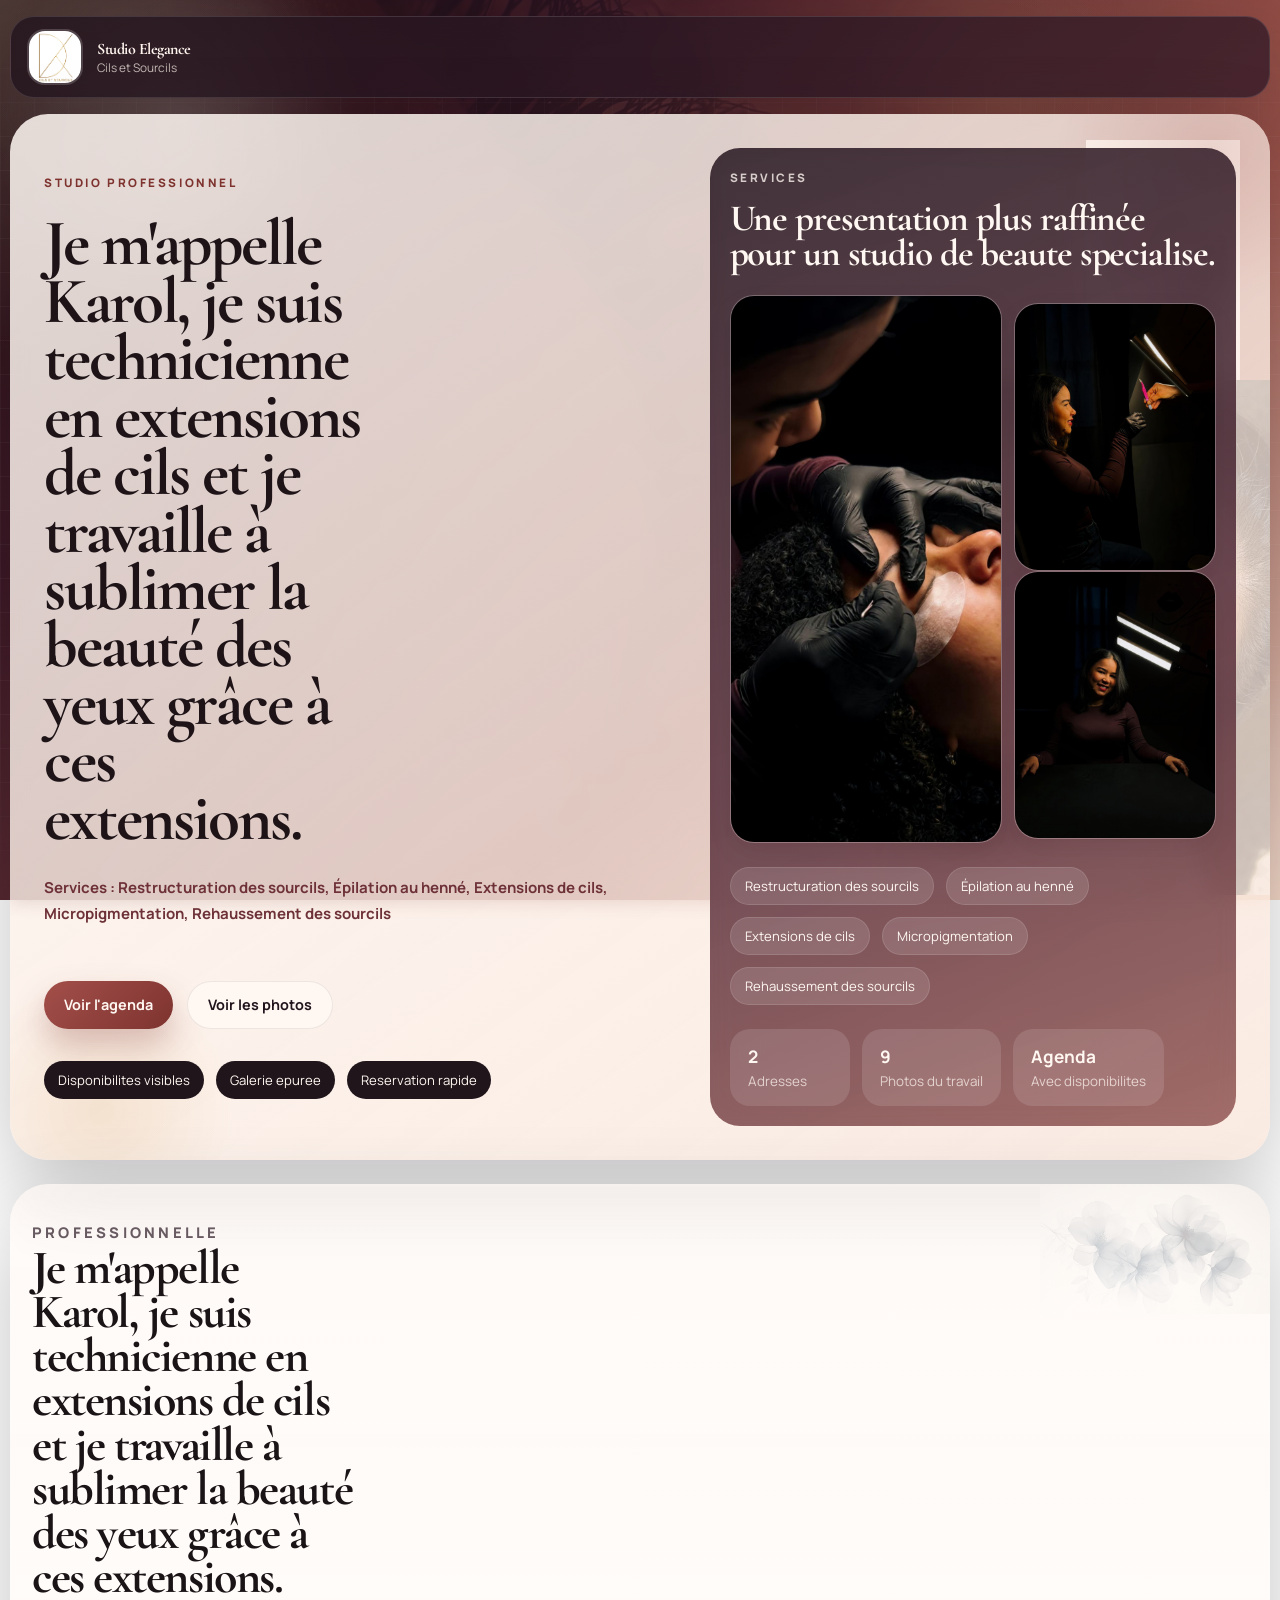
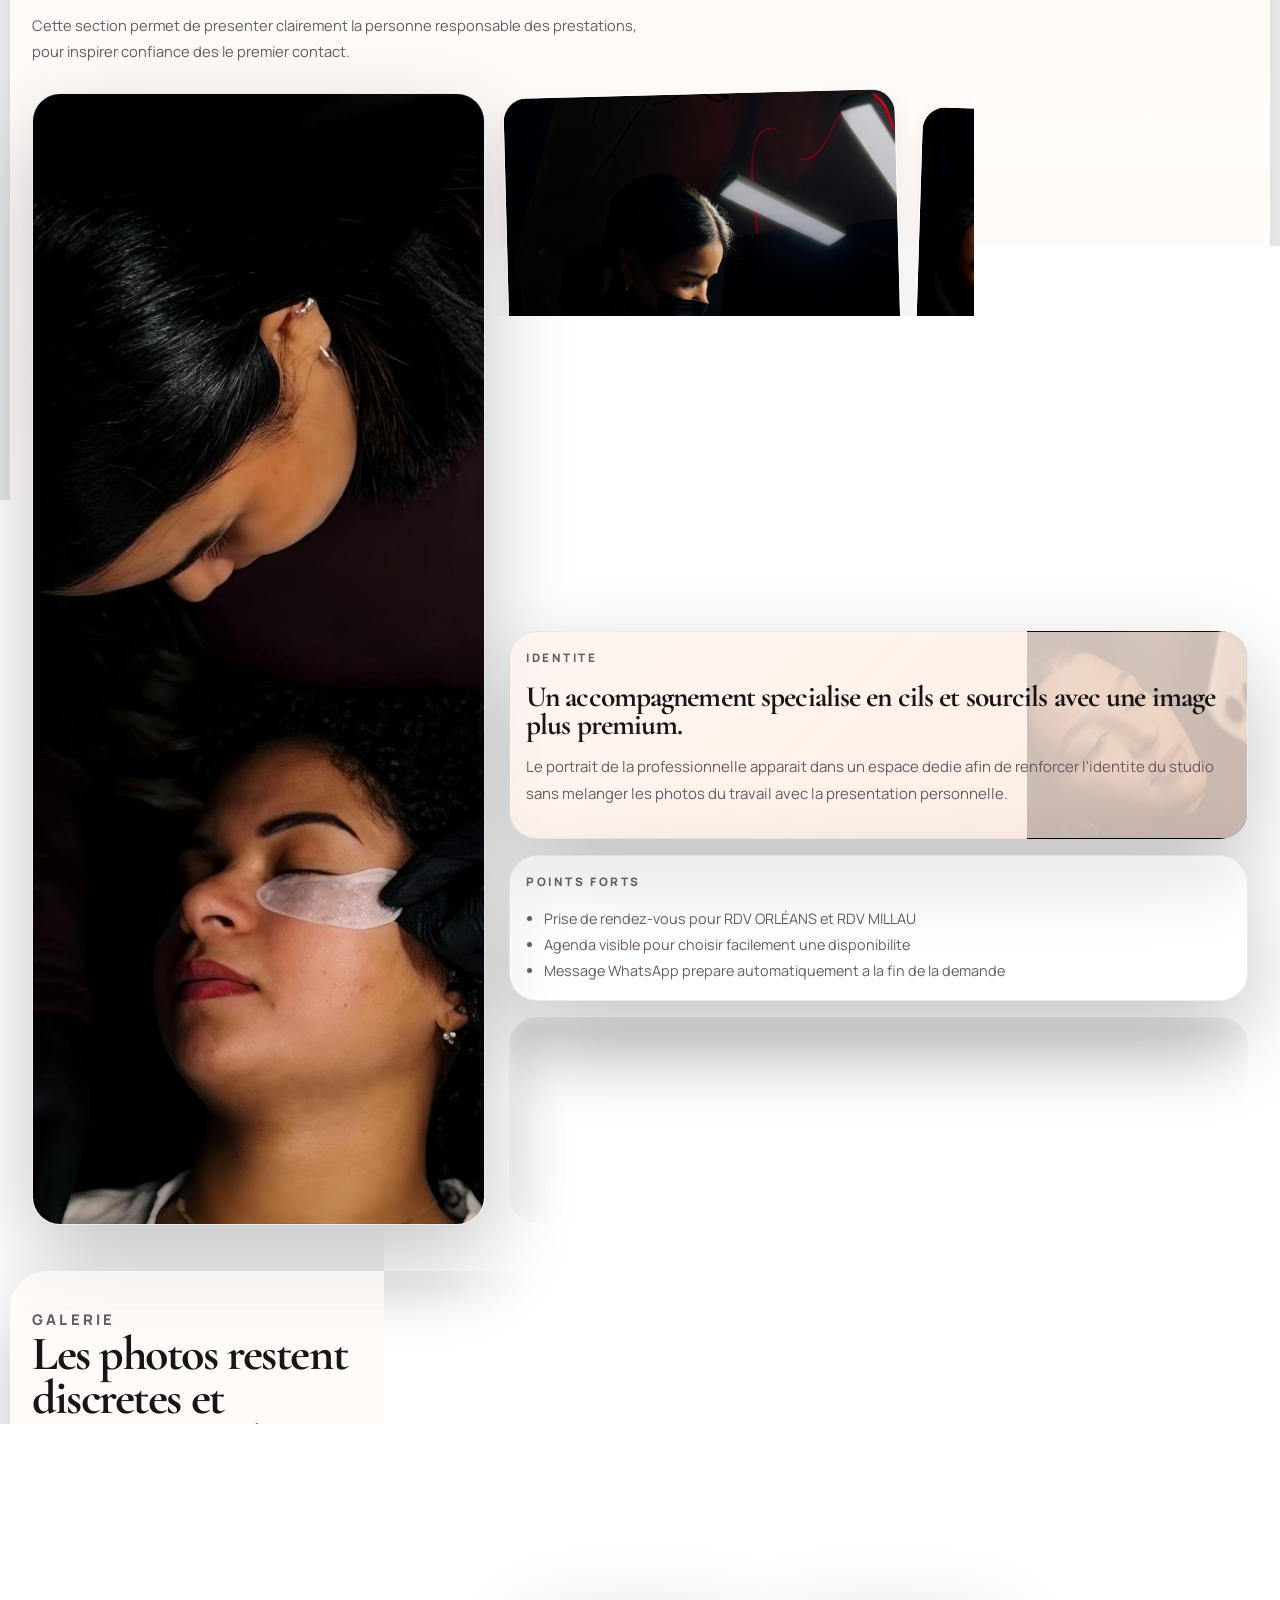
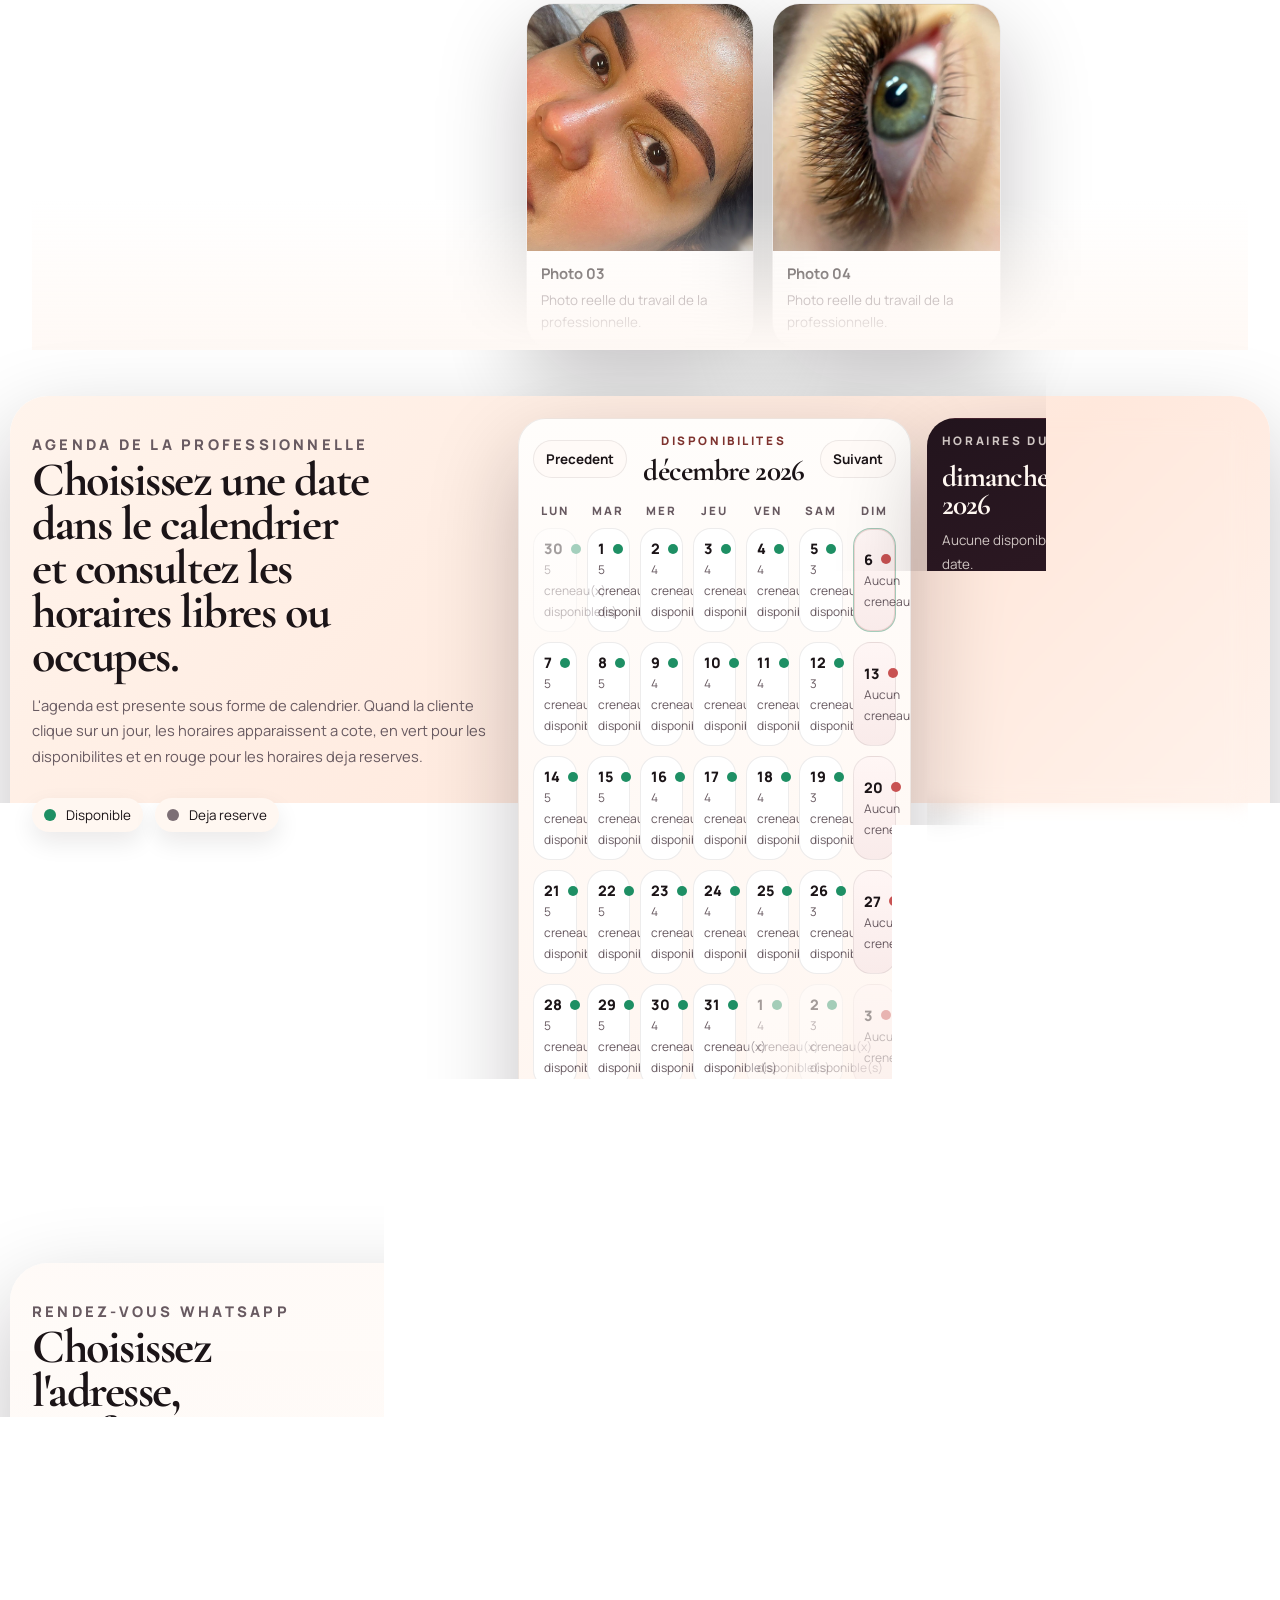
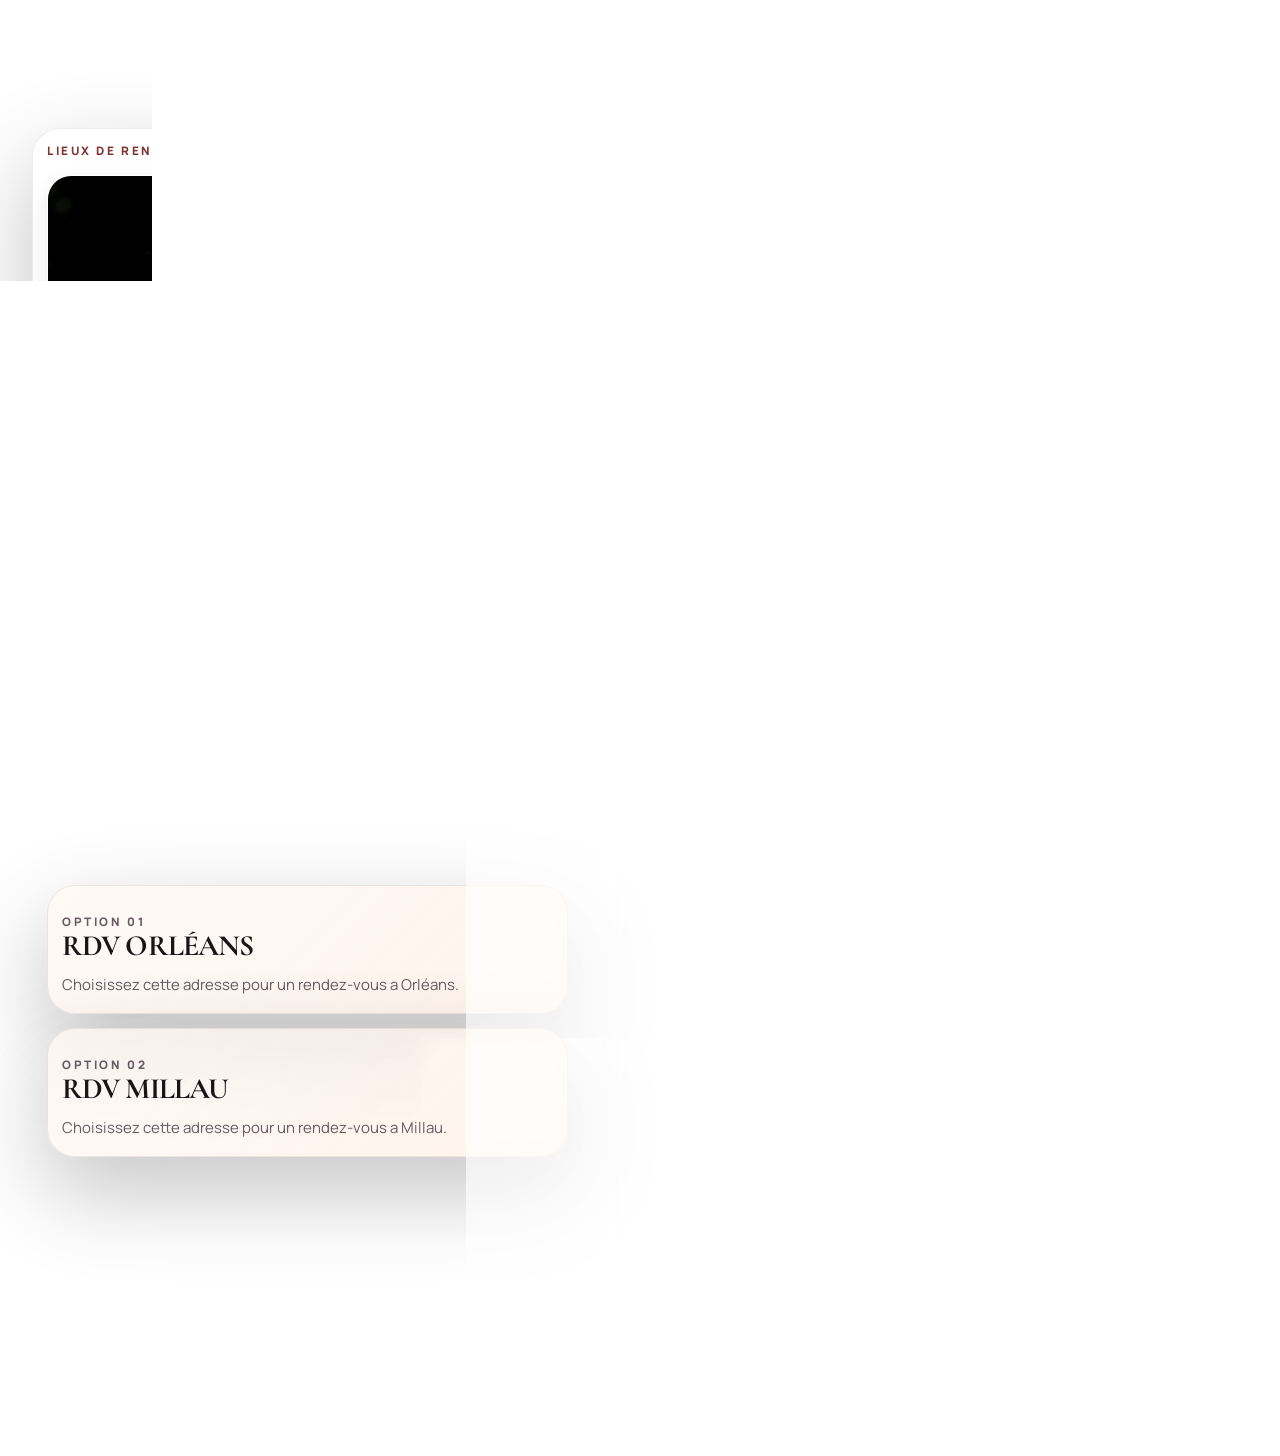
==== index.html @ d2fb9e7d "Add files via upload" ====
<!DOCTYPE html>
<html lang="fr">
  <head>
    <meta charset="UTF-8" />
    <meta name="viewport" content="width=device-width, initial-scale=1.0" />
    <title>Studio Elegance | Cils et Sourcils</title>
    <meta
      name="description"
      content="Studio professionnel de cils et sourcils avec presentation de la professionnelle, galerie du travail, calendrier de disponibilites et prise de rendez-vous par WhatsApp."
    />
    <link rel="icon" type="image/jpeg" href="fotos trabalho/13.jpeg" />
    <link rel="apple-touch-icon" href="fotos trabalho/13.jpeg" />
    <link rel="preconnect" href="https://fonts.googleapis.com" />
    <link rel="preconnect" href="https://fonts.gstatic.com" crossorigin />
    <link
      href="https://fonts.googleapis.com/css2?family=Cormorant+Garamond:wght@500;600;700&family=Manrope:wght@400;500;600;700;800&display=swap"
      rel="stylesheet"
    />
    <link rel="stylesheet" href="styles.css" />
  </head>
  <body>
    <div class="page-aura" aria-hidden="true"></div>

    <header class="site-header" id="inicio">
      <nav class="topbar">
        <a class="brand" href="#inicio" aria-label="Retour a l'accueil">
          <img class="brand-logo" src="fotos trabalho/13.jpeg" alt="Logo Studio Elegance" />
          <span class="brand-text">
            <strong>Studio Elegance</strong>
            <small>Cils et Sourcils</small>
          </span>
        </a>
      </nav>

      <section class="hero">
        <div class="hero-copy">
          <p class="eyebrow">Studio professionnel</p>
          <h1>Je m'appelle Karol, je suis technicienne en extensions de cils et je travaille &agrave; sublimer la beaut&eacute; des yeux gr&acirc;ce &agrave; ces extensions.</h1>
          <p class="hero-text">
            Services : Restructuration des sourcils, &Eacute;pilation au henn&eacute;,
            Extensions de cils, Micropigmentation, Rehaussement des sourcils
          </p>

          <div class="hero-actions">
            <a class="button button-primary" href="#agenda">Voir l'agenda</a>
            <button class="button button-secondary" id="toggle-gallery" type="button">
              Voir les photos
            </button>
          </div>

          <div class="hero-badges">
            <span>Disponibilites visibles</span>
            <span>Galerie epuree</span>
            <span>Reservation rapide</span>
          </div>
        </div>

        <aside class="hero-panel">
          <div class="hero-panel-top">
            <p class="eyebrow">Services</p>
            <h2>Une presentation plus raffin&eacute;e pour un studio de beaute specialise.</h2>
          </div>

          <div class="personal-mini-grid">
            <figure class="personal-mini-card is-tall">
              <img
                src="FOTOS PESSOAL/WhatsApp Image 2026-04-23 at 14.09.42 (1).jpeg"
                alt="Portrait de la professionnelle"
              />
            </figure>
            <figure class="personal-mini-card">
              <img
                src="FOTOS PESSOAL/WhatsApp Image 2026-04-23 at 14.09.43.jpeg"
                alt="Photo personnelle de la professionnelle"
              />
            </figure>
            <figure class="personal-mini-card">
              <img
                src="FOTOS PESSOAL/WhatsApp Image 2026-04-23 at 14.09.43 (1).jpeg"
                alt="Detail lifestyle de la professionnelle"
              />
            </figure>
          </div>

          <div class="service-chip-grid">
            <span>Restructuration des sourcils</span>
            <span>&Eacute;pilation au henn&eacute;</span>
            <span>Extensions de cils</span>
            <span>Micropigmentation</span>
            <span>Rehaussement des sourcils</span>
          </div>

          <div class="hero-stats">
            <article>
              <strong>2</strong>
              <span>Adresses</span>
            </article>
            <article>
              <strong>9</strong>
              <span>Photos du travail</span>
            </article>
            <article>
              <strong>Agenda</strong>
              <span>Avec disponibilites</span>
            </article>
          </div>
        </aside>
      </section>
    </header>

    <main class="page-shell">
      <section class="section professional-section" id="profissional">
        <div class="section-heading">
          <p class="eyebrow">Professionnelle</p>
          <h2>Je m'appelle Karol, je suis technicienne en extensions de cils et je travaille &agrave; sublimer la beaut&eacute; des yeux gr&acirc;ce &agrave; ces extensions.</h2>
          <p>
            Cette section permet de presenter clairement la personne responsable des
            prestations, pour inspirer confiance des le premier contact.
          </p>
        </div>

        <div class="professional-layout">
          <div class="professional-photo-card">
            <img
              src="FOTOS PESSOAL/WhatsApp Image 2026-04-23 at 14.09.42.jpeg"
              alt="Photo professionnelle de la responsable des prestations"
            />
          </div>

          <div class="professional-copy">
            <div class="personal-ribbon">
              <figure class="personal-ribbon-card">
                <img
                  src="FOTOS PESSOAL/WhatsApp Image 2026-04-23 at 14.09.42 (2).jpeg"
                  alt="Portrait supplementaire de la professionnelle"
                />
              </figure>
              <figure class="personal-ribbon-card">
                <img
                  src="FOTOS PESSOAL/WhatsApp Image 2026-04-23 at 14.09.43 (2).jpeg"
                  alt="Photo spontanee de la professionnelle"
                />
              </figure>
            </div>

            <article class="info-card feature-card">
              <p class="eyebrow">Identite</p>
              <h3>Un accompagnement specialise en cils et sourcils avec une image plus premium.</h3>
              <p>
                Le portrait de la professionnelle apparait dans un espace dedie afin
                de renforcer l'identite du studio sans melanger les photos du
                travail avec la presentation personnelle.
              </p>
            </article>

            <article class="info-card">
              <p class="eyebrow">Points forts</p>
              <ul class="feature-list">
                <li>Prise de rendez-vous pour RDV ORL&Eacute;ANS et RDV MILLAU</li>
                <li>Agenda visible pour choisir facilement une disponibilite</li>
                <li>Message WhatsApp prepare automatiquement a la fin de la demande</li>
              </ul>
            </article>

            <article class="info-card accent-card">
              <p class="eyebrow">Formation</p>
              <h3>Une formation est en cours et dispose d'un espace reserve dans la presentation.</h3>
              <p>
                L'annonce de la future formation reste visible de maniere discrete,
                sans enlever l'attention portee aux prestations principales.
              </p>
            </article>
          </div>
        </div>
      </section>

      <section class="section work-section" id="trabalho">
        <div class="work-header">
          <div class="section-heading section-heading-compact">
            <p class="eyebrow">Galerie</p>
            <h2>Les photos restent discretes et s'ouvrent seulement quand la cliente le souhaite.</h2>
          </div>

          <div class="work-actions">
            <button class="button button-primary" id="toggle-gallery-secondary" type="button">
              Voir les photos
            </button>
          </div>
        </div>

        <div class="gallery-shell is-collapsed" id="gallery-shell">
          <div class="catalog-grid" id="catalog-grid"></div>
        </div>
      </section>

      <section class="section agenda-section" id="agenda">
        <div class="agenda-copy">
          <div class="section-heading section-heading-compact">
            <p class="eyebrow">Agenda de la professionnelle</p>
            <h2>Choisissez une date dans le calendrier et consultez les horaires libres ou occupes.</h2>
            <p>
              L'agenda est presente sous forme de calendrier. Quand la cliente clique
              sur un jour, les horaires apparaissent a cote, en vert pour les
              disponibilites et en rouge pour les horaires deja reserves.
            </p>
          </div>

          <div class="agenda-legend">
            <span><i></i> Disponible</span>
            <span><i class="is-busy"></i> Deja reserve</span>
          </div>
        </div>

        <div class="calendar-shell">
          <section class="calendar-card">
            <div class="calendar-toolbar">
              <button class="calendar-nav" id="calendar-prev" type="button" aria-label="Mois precedent">
                Precedent
              </button>
              <div class="calendar-title-wrap">
                <p class="eyebrow">Disponibilites</p>
                <h3 id="calendar-title">Calendrier</h3>
              </div>
              <button class="calendar-nav" id="calendar-next" type="button" aria-label="Mois suivant">
                Suivant
              </button>
            </div>

            <div class="calendar-weekdays" aria-hidden="true">
              <span>Lun</span>
              <span>Mar</span>
              <span>Mer</span>
              <span>Jeu</span>
              <span>Ven</span>
              <span>Sam</span>
              <span>Dim</span>
            </div>

            <div class="calendar-grid" id="calendar-grid"></div>
          </section>

          <aside class="day-slots-panel">
            <p class="eyebrow">Horaires du jour</p>
            <h3 id="selected-day-title">Cliquez sur une date pour voir les horaires.</h3>
            <p class="agenda-meta" id="selected-day-meta">
              Les horaires en vert sont disponibles. Les horaires en rouge sont deja
              reserves.
            </p>
            <div class="day-slots-grid" id="day-slots-grid">
              <span class="agenda-empty">Aucune date selectionnee</span>
            </div>
          </aside>
        </div>
      </section>

      <section class="section booking-section" id="pre-agendamento">
        <div class="section-heading">
          <p class="eyebrow">Rendez-vous WhatsApp</p>
          <h2>Choisissez l'adresse, confirmez l'horaire et envoyez votre demande par WhatsApp.</h2>
          <p>
            Selectionnez l'adresse, la prestation et utilisez l'agenda pour choisir
            la date et l'heure souhaitees. Ensuite WhatsApp s'ouvre avec le message
            deja prepare.
          </p>
        </div>

        <div class="booking-layout">
          <aside class="booking-note">
            <p class="eyebrow">Lieux de rendez-vous</p>

            <figure class="booking-portrait">
              <img
                src="FOTOS PESSOAL/WhatsApp Image 2026-04-23 at 14.09.42.jpeg"
                alt="La professionnelle dans l'espace rendez-vous"
              />
            </figure>

            <div class="location-grid">
              <article class="rdv-card">
                <p class="card-label">Option 01</p>
                <h3>RDV ORL&Eacute;ANS</h3>
                <p>Choisissez cette adresse pour un rendez-vous a Orl&eacute;ans.</p>
              </article>

              <article class="rdv-card">
                <p class="card-label">Option 02</p>
                <h3>RDV MILLAU</h3>
                <p>Choisissez cette adresse pour un rendez-vous a Millau.</p>
              </article>
            </div>

            <div class="selected-slot-card" id="selected-slot-card">
              <p class="eyebrow">Creneau selectionne</p>
              <strong id="selected-slot-text">Aucun horaire selectionne pour le moment.</strong>
            </div>

            <div class="booking-output" id="booking-output" aria-live="polite">
              <p>
                Apres avoir rempli le formulaire, un resume de la demande apparaitra
                ici avec le message pret pour WhatsApp.
              </p>
            </div>

            <a
              class="button button-secondary preview-cta is-hidden"
              id="whatsapp-link"
              href="#"
              target="_blank"
              rel="noreferrer noopener"
            >
              Ouvrir WhatsApp
            </a>
          </aside>

          <form class="booking-form" id="whatsapp-form">
            <label>
              Nom complet
              <input type="text" name="nome" placeholder="Votre nom complet" required />
            </label>

            <label>
              WhatsApp
              <input type="tel" name="telefone" placeholder="+33 6 00 00 00 00" required />
            </label>

            <label>
              Lieu du rendez-vous
              <select name="unidade" required>
                <option value="">Selectionnez</option>
                <option value="RDV ORLEANS">RDV ORLEANS</option>
                <option value="RDV MILLAU">RDV MILLAU</option>
              </select>
            </label>

            <label>
              Prestation souhaitee
              <select name="servico" required>
                <option value="">Selectionnez</option>
                <option value="Restructuration des sourcils">Restructuration des sourcils</option>
                <option value="Epilation au henne">Epilation au henne</option>
                <option value="Extensions de cils">Extensions de cils</option>
                <option value="Micropigmentation">Micropigmentation</option>
                <option value="Rehaussement des sourcils">Rehaussement des sourcils</option>
              </select>
            </label>

            <label>
              Date souhaitee
              <input type="date" id="booking-date" name="data" required />
            </label>

            <label>
              Horaire souhaite
              <input type="time" id="booking-time" name="hora" required />
            </label>

            <p class="booking-error is-hidden full-width" id="booking-error" role="alert">
              Ce creneau n'est pas disponible. Merci de choisir un horaire en vert.
            </p>

            <label class="full-width">
              Message complementaire
              <textarea
                name="mensagem"
                rows="5"
                placeholder="Ajoutez ici toute information utile concernant votre rendez-vous."
              ></textarea>
            </label>

            <button class="button button-primary full-width" type="submit">
              Envoyer la demande par WhatsApp
            </button>
          </form>
        </div>
      </section>

      <section class="section owner-section is-hidden" id="gestion-horaires">
        <div class="section-heading">
          <p class="eyebrow">Gestion des horaires</p>
          <h2>Un espace simple pour parametrer l'agenda et adapter les disponibilites.</h2>
          <p>
            La personne qui utilisera le site peut definir ses horaires habituels,
            bloquer certains creneaux et personnaliser une date precise. Les
            modifications sont sauvegardees directement dans le navigateur.
          </p>
        </div>

        <div class="owner-layout">
          <form class="manager-form" id="weekly-config-form">
            <div class="manager-header">
              <p class="eyebrow">Planning hebdomadaire</p>
              <h3>Definir les horaires habituels par jour</h3>
            </div>

            <div class="weekday-config-grid">
              <label>
                Lundi
                <input type="text" name="day-1" placeholder="09:00, 10:30, 14:00" />
              </label>
              <label>
                Mardi
                <input type="text" name="day-2" placeholder="09:00, 10:30, 14:00" />
              </label>
              <label>
                Mercredi
                <input type="text" name="day-3" placeholder="09:00, 10:30, 14:00" />
              </label>
              <label>
                Jeudi
                <input type="text" name="day-4" placeholder="09:00, 10:30, 14:00" />
              </label>
              <label>
                Vendredi
                <input type="text" name="day-5" placeholder="09:00, 10:30, 14:00" />
              </label>
              <label>
                Samedi
                <input type="text" name="day-6" placeholder="10:00, 12:30, 14:00" />
              </label>
              <label>
                Dimanche
                <input type="text" name="day-0" placeholder="Laisser vide si ferme" />
              </label>
            </div>

            <p class="manager-note">
              Exemple: <strong>09:00, 10:30, 14:00</strong>. Laissez vide pour indiquer qu'il n'y
              a pas de rendez-vous ce jour-la.
            </p>

            <button class="button button-primary" type="submit">
              Enregistrer le planning hebdomadaire
            </button>
          </form>

          <form class="manager-form" id="date-override-form">
            <div class="manager-header">
              <p class="eyebrow">Personnalisation par date</p>
              <h3>Bloquer ou ajuster une journee precise</h3>
            </div>

            <label>
              Date a modifier
              <input type="date" id="override-date" name="override-date" required />
            </label>

            <label>
              Horaires ouverts pour cette date
              <input
                type="text"
                id="override-available"
                name="override-available"
                placeholder="09:00, 10:30, 14:00"
              />
            </label>

            <label>
              Horaires deja reserves
              <input
                type="text"
                id="override-booked"
                name="override-booked"
                placeholder="10:30, 14:00"
              />
            </label>

            <p class="manager-note">
              Si le champ des horaires ouverts est vide, le site utilise les horaires
              habituels du jour. Ecrivez <strong>ferme</strong> pour bloquer toute la
              journee. Les horaires reserves apparaitront en rouge dans le calendrier.
            </p>

            <div class="manager-actions">
              <button class="button button-primary" type="submit">
                Enregistrer cette date
              </button>
              <button class="button button-secondary" id="reset-date-override" type="button">
                Reinitialiser cette date
              </button>
            </div>
          </form>
        </div>

        <p class="manager-feedback is-hidden" id="manager-feedback" role="status"></p>
      </section>
    </main>

    <script src="script.js?v=20260502-2015"></script>
  </body>
</html>
---- styles.css ----
*,
*::before,
*::after {
  box-sizing: border-box;
}

:root {
  --bg-1: #170f16;
  --bg-2: #311827;
  --bg-3: #8b4d4b;
  --bg-4: #f2d7c4;
  --surface: #fff9f5;
  --surface-strong: #ffffff;
  --surface-dark: #22141d;
  --text: #1b1417;
  --muted: #685a61;
  --line: rgba(27, 20, 23, 0.08);
  --accent: #a34f4a;
  --accent-strong: #7e332f;
  --accent-soft: #f3ddd2;
  --gold: #d4a465;
  --success: #1e8f64;
  --danger: #7c6f75;
  --shadow-xl: 0 34px 90px rgba(17, 10, 15, 0.24);
  --shadow-lg: 0 18px 45px rgba(17, 10, 15, 0.16);
  --shadow-sm: 0 10px 24px rgba(17, 10, 15, 0.09);
  --radius-xl: 38px;
  --radius-lg: 28px;
  --radius-md: 20px;
  --radius-sm: 16px;
}

html {
  scroll-behavior: smooth;
}

body {
  margin: 0;
  min-height: 100vh;
  font-family: "Manrope", sans-serif;
  font-size: 15px;
  color: var(--text);
  background:
    radial-gradient(circle at top left, rgba(242, 215, 196, 0.18), transparent 22%),
    radial-gradient(circle at top right, rgba(163, 79, 74, 0.2), transparent 18%),
    linear-gradient(135deg, var(--bg-1) 0%, var(--bg-2) 26%, var(--bg-3) 66%, var(--bg-4) 100%);
  background-attachment: fixed;
}

.page-aura {
  position: fixed;
  inset: 0;
  z-index: -2;
  pointer-events: none;
  background:
    linear-gradient(120deg, rgba(255, 255, 255, 0.08), transparent 32%),
    url("fotos trabalho/18.jpeg"),
    url("background/ft1.jpg"),
    url("background/ft2.jpg");
  background-position: center, center, left center, right top;
  background-repeat: no-repeat, no-repeat, no-repeat, no-repeat;
  background-size: cover, min(1400px, 100vw), min(720px, 52vw), min(520px, 34vw);
  mix-blend-mode: soft-light;
  opacity: 0.28;
}

body::before,
body::after {
  content: "";
  position: fixed;
  inset: 0;
  z-index: -1;
  pointer-events: none;
}

body::before {
  background:
    radial-gradient(circle at 14% 14%, rgba(255, 255, 255, 0.18), transparent 14%),
    radial-gradient(circle at 78% 10%, rgba(212, 164, 101, 0.12), transparent 12%),
    radial-gradient(circle at 82% 72%, rgba(255, 255, 255, 0.12), transparent 16%);
}

body::after {
  background:
    linear-gradient(rgba(255, 255, 255, 0.04) 1px, transparent 1px),
    linear-gradient(90deg, rgba(255, 255, 255, 0.04) 1px, transparent 1px);
  background-size: 34px 34px;
  mask-image: linear-gradient(180deg, transparent, black 18%, black 82%, transparent);
}

img {
  display: block;
  width: 100%;
}

a {
  color: inherit;
  text-decoration: none;
}

button,
input,
select,
textarea {
  font: inherit;
}

.site-header,
.page-shell {
  width: calc(100% - 20px);
  margin-left: auto;
  margin-right: auto;
}

.site-header {
  padding-top: 16px;
}

.topbar,
.hero,
.section,
.catalog-card,
.professional-photo-card,
.info-card,
.rdv-card,
.booking-note,
.booking-form,
.calendar-card,
.day-slots-panel {
  box-shadow: var(--shadow-xl);
}

.topbar {
  display: flex;
  align-items: center;
  justify-content: space-between;
  gap: 18px;
  padding: 12px 16px;
  border-radius: 24px;
  border: 1px solid rgba(255, 255, 255, 0.12);
  background: linear-gradient(135deg, rgba(34, 20, 29, 0.82), rgba(53, 27, 40, 0.8));
  backdrop-filter: blur(14px);
}

.brand {
  display: inline-flex;
  align-items: center;
  gap: 14px;
}

.brand-logo {
  width: 56px;
  height: 56px;
  border-radius: 18px;
  object-fit: cover;
  border: 2px solid rgba(255, 255, 255, 0.18);
}

.brand-text {
  display: flex;
  flex-direction: column;
}

.brand-text strong,
.hero-copy h1,
.hero-panel h2,
.section-heading h2,
.info-card h3,
.rdv-card h3,
.calendar-title-wrap h3,
.day-slots-panel h3 {
  font-family: "Cormorant Garamond", serif;
  letter-spacing: -0.03em;
}

.brand-text strong {
  color: #fff6ef;
  font-size: 1rem;
}

.brand-text small {
  font-size: 0.74rem;
  color: rgba(255, 246, 239, 0.72);
}

.hero {
  position: relative;
  overflow: hidden;
  display: grid;
  grid-template-columns: 1.1fr 0.9fr;
  gap: 22px;
  margin-top: 16px;
  min-height: 64vh;
  padding: 34px;
  border-radius: var(--radius-xl);
  background:
    linear-gradient(145deg, rgba(255, 248, 243, 0.86), rgba(248, 228, 216, 0.74)),
    url("fotos trabalho/14.jpeg"),
    url("background/transferir (7).jpg");
  background-position: center, right center, right 30px top 26px;
  background-repeat: no-repeat, no-repeat, no-repeat;
  background-size: cover, min(460px, 30vw), min(180px, 12vw);
  backdrop-filter: blur(10px);
}

.hero::before,
.hero::after {
  content: "";
  position: absolute;
  border-radius: 999px;
  pointer-events: none;
}

.hero::before {
  top: -120px;
  right: -100px;
  width: 320px;
  height: 320px;
  background: radial-gradient(circle, rgba(163, 79, 74, 0.2), transparent 68%);
}

.hero::after {
  bottom: -90px;
  left: -50px;
  width: 280px;
  height: 280px;
  background: radial-gradient(circle, rgba(212, 164, 101, 0.2), transparent 68%);
}

.hero-copy {
  display: grid;
  align-content: center;
  gap: 10px;
}

.eyebrow,
.card-label {
  margin: 0 0 14px;
  color: var(--accent-strong);
  font-size: 0.73rem;
  font-weight: 800;
  letter-spacing: 0.22em;
  text-transform: uppercase;
}

.hero-copy,
.hero-panel,
.section,
.calendar-card,
.day-slots-panel {
  position: relative;
  z-index: 1;
}

.hero-copy h1 {
  margin: 0;
  max-width: 11ch;
  font-size: clamp(2.85rem, 5.1vw, 5.1rem);
  line-height: 0.88;
  color: #1e1418;
}

.hero-text,
.hero-panel p,
.section-heading p,
.info-card p,
.rdv-card p,
.booking-output p,
.booking-output ul,
.selected-slot-card,
.agenda-meta,
.agenda-empty {
  color: var(--muted);
  line-height: 1.75;
}

.hero-text {
  max-width: 62ch;
  margin-top: 18px;
  font-size: 0.94rem;
  font-weight: 700;
  color: #6d3137;
}

.hero-actions {
  display: flex;
  flex-wrap: wrap;
  gap: 14px;
  margin-top: 28px;
}

.button {
  display: inline-flex;
  align-items: center;
  justify-content: center;
  min-height: 48px;
  padding: 0 20px;
  border: 0;
  border-radius: 999px;
  font-weight: 700;
  font-size: 0.9rem;
  cursor: pointer;
  transition: transform 0.24s ease, box-shadow 0.24s ease, background-color 0.24s ease;
}

.button:hover,
.button:focus-visible {
  transform: translateY(-2px);
}

.button-primary {
  background: linear-gradient(135deg, var(--accent), var(--accent-strong));
  color: #fff7f1;
  box-shadow: 0 16px 32px rgba(126, 51, 47, 0.28);
}

.button-secondary {
  background: #fff7f1;
  color: #22141d;
  border: 1px solid rgba(34, 20, 29, 0.08);
}

.hero-badges,
.service-chip-grid,
.hero-stats,
.agenda-legend {
  display: flex;
  flex-wrap: wrap;
  gap: 12px;
}

.hero-badges {
  margin-top: 22px;
}

.hero-badges span,
.service-chip-grid span {
  display: inline-flex;
  align-items: center;
  min-height: 38px;
  padding: 0 14px;
  border-radius: 999px;
  font-size: 0.82rem;
}

.hero-badges span {
  background: #1f151b;
  color: #fff7f1;
}

.hero-panel {
  display: grid;
  align-content: space-between;
  gap: 24px;
  padding: 20px;
  border-radius: 30px;
  color: #fff7f1;
  background:
    linear-gradient(160deg, rgba(36, 20, 30, 0.86) 0%, rgba(77, 37, 51, 0.82) 55%, rgba(139, 77, 75, 0.8) 100%);
  backdrop-filter: blur(12px);
}

.hero-panel .eyebrow,
.hero-panel p {
  color: rgba(255, 247, 241, 0.78);
}

.hero-panel h2 {
  margin: 0;
  font-size: clamp(1.72rem, 2.9vw, 2.45rem);
  line-height: 0.92;
}

.personal-mini-grid {
  display: grid;
  grid-template-columns: 1.15fr 0.85fr;
  gap: 12px;
  min-height: 250px;
}

.personal-mini-card,
.personal-ribbon-card,
.booking-portrait {
  margin: 0;
  overflow: hidden;
  border-radius: 24px;
  border: 1px solid rgba(255, 255, 255, 0.16);
  background: rgba(255, 255, 255, 0.1);
  box-shadow: var(--shadow-sm);
}

.personal-mini-card {
  min-height: 116px;
}

.personal-mini-card.is-tall {
  grid-row: span 2;
  min-height: 250px;
}

.personal-mini-card:nth-child(2) {
  transform: translateY(8px);
}

.personal-mini-card:nth-child(3) {
  transform: translateY(-4px);
}

.personal-mini-card img,
.personal-ribbon-card img,
.booking-portrait img {
  width: 100%;
  height: 100%;
  object-fit: cover;
}

.service-chip-grid span {
  background: rgba(255, 255, 255, 0.12);
  color: #fff7f1;
  border: 1px solid rgba(255, 255, 255, 0.12);
}

.hero-stats article {
  min-width: 120px;
  padding: 16px 18px;
  border-radius: 20px;
  background: rgba(255, 255, 255, 0.12);
}

.hero-stats strong {
  display: block;
  font-size: 1.08rem;
  color: #fff7f1;
}

.hero-stats span {
  display: block;
  margin-top: 4px;
  font-size: 0.84rem;
  color: rgba(255, 247, 241, 0.72);
}

.page-shell {
  margin-top: 22px;
  padding-bottom: 34px;
}

.section {
  margin-top: 24px;
  padding: 22px;
  border-radius: var(--radius-xl);
  background:
    linear-gradient(180deg, rgba(255, 249, 245, 0.78) 0%, rgba(255, 253, 251, 0.82) 100%),
    url("background/transferir (6).jpg"),
    url("background/ft2.jpg");
  background-position: center, right 20px bottom 18px, right top;
  background-repeat: no-repeat, no-repeat, no-repeat;
  background-size: cover, min(130px, 10vw), min(320px, 18vw);
  backdrop-filter: blur(10px);
}

.section-heading {
  margin-bottom: 28px;
}

.section-heading h2 {
  margin: 0;
  max-width: 14ch;
  font-size: clamp(1.85rem, 3.8vw, 3rem);
  line-height: 0.92;
}

.section-heading p {
  max-width: 68ch;
  margin: 14px 0 0;
  font-size: 0.92rem;
}

.section-heading-compact h2 {
  max-width: 15ch;
}

.professional-layout {
  display: grid;
  grid-template-columns: 0.76fr 1.24fr;
  gap: 24px;
  align-items: stretch;
}

.professional-photo-card,
.info-card,
.rdv-card,
.booking-note,
.booking-form,
.calendar-card,
.day-slots-panel,
.catalog-card,
.manager-form {
  border: 1px solid var(--line);
  background: rgba(255, 255, 255, 0.68);
  border-radius: var(--radius-lg);
  backdrop-filter: blur(10px);
}

.professional-photo-card {
  overflow: hidden;
}

.professional-photo-card img {
  height: 100%;
  min-height: 620px;
  object-fit: cover;
}

.professional-copy {
  display: grid;
  gap: 16px;
}

.personal-ribbon {
  display: grid;
  grid-template-columns: 1.08fr 0.92fr;
  gap: 12px;
}

.personal-ribbon-card {
  min-height: 170px;
}

.personal-ribbon-card:first-child {
  transform: rotate(-1.5deg);
}

.personal-ribbon-card:last-child {
  transform: translateY(18px) rotate(1.8deg);
}

.info-card {
  padding: 16px;
}

.info-card h3,
.rdv-card h3 {
  margin: 0;
  font-size: clamp(1.4rem, 2.3vw, 1.86rem);
  line-height: 0.96;
}

.feature-card {
  background:
    linear-gradient(135deg, rgba(255, 245, 239, 0.84), rgba(255, 232, 218, 0.78)),
    url("fotos trabalho/17.jpeg");
  background-position: center, right center;
  background-repeat: no-repeat, no-repeat;
  background-size: cover, min(220px, 18vw);
}

.feature-list {
  margin: 14px 0 0;
  padding-left: 18px;
  color: var(--muted);
  font-size: 0.9rem;
  line-height: 1.8;
}

.accent-card {
  color: #fff7f1;
  background: linear-gradient(145deg, #24141e, #5a2937);
}

.accent-card .eyebrow,
.accent-card p {
  color: rgba(255, 247, 241, 0.78);
}

.work-header {
  display: grid;
  grid-template-columns: 1.08fr 0.92fr;
  gap: 18px;
  align-items: end;
  margin-bottom: 22px;
}

.work-actions {
  display: flex;
  justify-content: flex-end;
  align-items: center;
}

.gallery-shell {
  position: relative;
}

.gallery-shell.is-collapsed::after {
  content: "";
  position: absolute;
  inset: auto 0 0 0;
  height: 150px;
  background: linear-gradient(180deg, rgba(255, 249, 245, 0), rgba(255, 249, 245, 1));
  pointer-events: none;
}

.gallery-shell.is-collapsed .catalog-grid .catalog-card:nth-child(n + 5) {
  display: none;
}

.catalog-grid {
  display: grid;
  grid-template-columns: repeat(5, minmax(0, 1fr));
  gap: 18px;
}

.catalog-card {
  overflow: hidden;
  transition: transform 0.28s ease, box-shadow 0.28s ease;
}

.catalog-card:hover {
  transform: translateY(-6px);
  box-shadow: var(--shadow-lg);
}

.catalog-card figure {
  margin: 0;
}

.catalog-card img {
  aspect-ratio: 0.92 / 1;
  object-fit: cover;
}

.catalog-card figcaption {
  padding: 12px 14px 16px;
  background: rgba(255, 255, 255, 0.58);
}

.catalog-card strong {
  display: block;
  font-size: 0.92rem;
}

.catalog-card span {
  display: block;
  margin-top: 6px;
  color: var(--muted);
  font-size: 0.84rem;
  line-height: 1.65;
}

.agenda-section {
  display: grid;
  grid-template-columns: 0.78fr 1.22fr;
  gap: 20px;
  align-items: start;
  background:
    linear-gradient(135deg, #fff4ec 0%, #ffe8dc 52%, #fffaf7 100%);
}

.agenda-copy {
  position: sticky;
  top: 14px;
}

.agenda-legend {
  margin-top: 20px;
}

.agenda-legend span {
  display: inline-flex;
  align-items: center;
  gap: 10px;
  padding: 8px 12px;
  border-radius: 999px;
  background: #fff7f1;
  box-shadow: var(--shadow-sm);
  font-size: 0.84rem;
}

.agenda-legend i {
  width: 12px;
  height: 12px;
  border-radius: 999px;
  background: var(--success);
  display: inline-block;
}

.agenda-legend .is-busy {
  background: var(--danger);
}

.calendar-shell {
  display: grid;
  grid-template-columns: 1.1fr 0.9fr;
  gap: 16px;
}

.calendar-card,
.day-slots-panel {
  padding: 14px;
}

.calendar-card {
  background: linear-gradient(180deg, #fffdfb, #fff5ef);
}

.calendar-toolbar {
  display: grid;
  grid-template-columns: auto 1fr auto;
  gap: 12px;
  align-items: center;
  margin-bottom: 18px;
}

.calendar-title-wrap {
  text-align: center;
}

.calendar-title-wrap .eyebrow {
  margin-bottom: 8px;
}

.calendar-title-wrap h3,
.day-slots-panel h3 {
  margin: 0;
  font-family: "Cormorant Garamond", serif;
  font-size: clamp(1.46rem, 2.3vw, 1.96rem);
  line-height: 0.96;
}

.calendar-nav {
  min-height: 38px;
  padding: 0 12px;
  border: 1px solid rgba(27, 20, 23, 0.08);
  border-radius: 999px;
  background: #fffaf7;
  color: var(--text);
  font-weight: 700;
  font-size: 0.84rem;
  cursor: pointer;
  transition: transform 0.2s ease, box-shadow 0.2s ease;
}

.calendar-nav:hover,
.calendar-nav:focus-visible {
  transform: translateY(-2px);
  box-shadow: var(--shadow-sm);
}

.calendar-weekdays,
.calendar-grid {
  display: grid;
  grid-template-columns: repeat(7, minmax(0, 1fr));
  gap: 10px;
}

.calendar-weekdays {
  margin-bottom: 10px;
}

.calendar-weekdays span {
  text-align: center;
  font-size: 0.72rem;
  font-weight: 800;
  letter-spacing: 0.16em;
  text-transform: uppercase;
  color: var(--muted);
}

.calendar-day {
  min-height: 84px;
  padding: 10px;
  border: 1px solid rgba(27, 20, 23, 0.08);
  border-radius: 18px;
  background: #ffffff;
  text-align: left;
  cursor: pointer;
  transition: transform 0.2s ease, box-shadow 0.2s ease, border-color 0.2s ease;
}

.calendar-day:hover,
.calendar-day:focus-visible {
  transform: translateY(-2px);
  box-shadow: var(--shadow-sm);
}

.calendar-day.is-other-month {
  opacity: 0.4;
}

.calendar-day.is-today {
  border-color: rgba(163, 79, 74, 0.34);
  box-shadow: inset 0 0 0 1px rgba(163, 79, 74, 0.18);
}

.calendar-day.is-selected {
  border-color: rgba(30, 143, 100, 0.4);
  background: linear-gradient(180deg, #f3fff8, #ecfaf3);
}

.calendar-day.is-unavailable {
  background: linear-gradient(180deg, #fff6f5, #f9ebea);
}

.calendar-day-head {
  display: flex;
  align-items: center;
  justify-content: space-between;
  gap: 8px;
}

.calendar-day-number {
  font-size: 0.9rem;
  font-weight: 800;
  color: var(--text);
}

.calendar-dot {
  width: 10px;
  height: 10px;
  border-radius: 999px;
  background: var(--success);
  flex: 0 0 auto;
}

.calendar-day.is-unavailable .calendar-dot {
  background: #c85252;
}

.calendar-day-note {
  margin-top: 14px;
  font-size: 0.75rem;
  line-height: 1.45;
  color: var(--muted);
}

.day-slots-panel {
  background: linear-gradient(160deg, #22141d 0%, #4d2533 100%);
  color: #fff7f1;
}

.day-slots-panel .eyebrow,
.day-slots-panel .agenda-meta {
  color: rgba(255, 247, 241, 0.78);
}

.day-slots-grid {
  display: flex;
  flex-wrap: wrap;
  gap: 10px;
  margin-top: 18px;
}

.agenda-slot {
  min-height: 42px;
  padding: 0 14px;
  border: 0;
  border-radius: 999px;
  color: #ffffff;
  font-weight: 800;
  font-size: 0.84rem;
  transition: transform 0.2s ease, box-shadow 0.2s ease, opacity 0.2s ease;
}

.agenda-slot.is-available {
  background: linear-gradient(135deg, #1e8f64, #137450);
  cursor: pointer;
}

.agenda-slot.is-available:hover,
.agenda-slot.is-available:focus-visible,
.agenda-slot.is-available.is-selected {
  transform: translateY(-2px);
  box-shadow: 0 14px 24px rgba(30, 143, 100, 0.24);
}

.agenda-slot.is-busy {
  background: linear-gradient(135deg, #d55858, #b83f3f);
  cursor: not-allowed;
  opacity: 0.88;
}

.agenda-meta {
  margin: 10px 0 0;
  font-size: 0.84rem;
}

.agenda-empty {
  display: inline-flex;
  align-items: center;
  min-height: 44px;
  padding: 0 14px;
  border-radius: 999px;
  background: rgba(255, 255, 255, 0.12);
  color: rgba(255, 247, 241, 0.82);
  font-weight: 700;
  font-size: 0.82rem;
}

.booking-layout {
  display: grid;
  grid-template-columns: 0.92fr 1.08fr;
  gap: 18px;
}

.booking-note,
.booking-form {
  padding: 14px;
}

.booking-portrait {
  margin-top: 16px;
  margin-bottom: 16px;
  min-height: 220px;
  background:
    linear-gradient(180deg, rgba(255, 248, 244, 0.2), rgba(255, 248, 244, 0.06)),
    rgba(255, 255, 255, 0.1);
}

.location-grid {
  display: grid;
  gap: 14px;
}

.rdv-card {
  padding: 14px;
  background: linear-gradient(135deg, rgba(255, 248, 244, 0.82), rgba(255, 240, 230, 0.76));
}

.rdv-card p {
  margin: 12px 0 0;
}

.selected-slot-card {
  margin-top: 18px;
  padding: 12px;
  border-radius: var(--radius-md);
  background: linear-gradient(135deg, #20131b, #4a2634);
  color: #fff7f1;
}

.selected-slot-card .eyebrow {
  color: rgba(255, 247, 241, 0.7);
}

.selected-slot-card strong {
  display: block;
  color: #fff7f1;
  font-size: 0.9rem;
}

.booking-output {
  margin-top: 18px;
  padding: 12px;
  border-radius: var(--radius-md);
  border: 1px solid var(--line);
  background: #fff8f4;
}

.booking-output ul {
  margin: 0;
  padding-left: 18px;
}

.preview-cta {
  width: 100%;
  margin-top: 16px;
}

.is-hidden {
  display: none;
}

.booking-form {
  display: grid;
  grid-template-columns: repeat(2, minmax(0, 1fr));
  gap: 16px;
}

.booking-form label {
  display: flex;
  flex-direction: column;
  gap: 8px;
  font-size: 0.84rem;
  font-weight: 700;
}

.booking-error {
  margin: 0;
  padding: 14px 16px;
  border-radius: 16px;
  background: #fff0f0;
  border: 1px solid rgba(213, 88, 88, 0.24);
  color: #b83f3f;
  font-weight: 700;
  font-size: 0.84rem;
}

.booking-form input,
.booking-form select,
.booking-form textarea {
  width: 100%;
  min-height: 46px;
  padding: 12px 14px;
  border: 1px solid var(--line);
  border-radius: 16px;
  background: #fffdfb;
  color: var(--text);
  font-size: 0.9rem;
  transition: border-color 0.2s ease, box-shadow 0.2s ease;
}

.booking-form input:focus,
.booking-form select:focus,
.booking-form textarea:focus {
  outline: none;
  border-color: rgba(163, 79, 74, 0.4);
  box-shadow: 0 0 0 4px rgba(163, 79, 74, 0.1);
}

.booking-form textarea {
  min-height: 132px;
  resize: vertical;
}

.full-width {
  grid-column: 1 / -1;
}

.owner-layout {
  display: grid;
  grid-template-columns: repeat(2, minmax(0, 1fr));
  gap: 18px;
}

.manager-form {
  display: grid;
  gap: 16px;
  padding: 14px;
  border-radius: var(--radius-lg);
  border: 1px solid var(--line);
  box-shadow: var(--shadow-lg);
}

.manager-header h3 {
  margin: 0;
  font-family: "Cormorant Garamond", serif;
  font-size: clamp(1.42rem, 2.2vw, 1.86rem);
  line-height: 0.96;
}

.weekday-config-grid {
  display: grid;
  grid-template-columns: repeat(2, minmax(0, 1fr));
  gap: 14px;
}

.manager-form label {
  display: flex;
  flex-direction: column;
  gap: 8px;
  font-size: 0.84rem;
  font-weight: 700;
}

.manager-form input {
  width: 100%;
  min-height: 44px;
  padding: 12px 14px;
  border: 1px solid var(--line);
  border-radius: 16px;
  background: #fffdfb;
  color: var(--text);
  font-size: 0.9rem;
}

.manager-note {
  margin: 0;
  color: var(--muted);
  font-size: 0.86rem;
  line-height: 1.7;
}

.manager-actions {
  display: flex;
  flex-wrap: wrap;
  gap: 12px;
}

.manager-feedback {
  margin: 18px 0 0;
  padding: 16px 18px;
  border-radius: 18px;
  background: #eef9f3;
  border: 1px solid rgba(30, 143, 100, 0.18);
  color: #196d4d;
  font-weight: 700;
  font-size: 0.86rem;
}

@media (max-width: 1180px) {
  .hero,
  .professional-layout,
  .work-header,
  .agenda-section,
  .booking-layout,
  .calendar-shell,
  .owner-layout {
    grid-template-columns: 1fr;
  }

  .agenda-copy {
    position: static;
  }

  .catalog-grid {
    grid-template-columns: repeat(3, minmax(0, 1fr));
  }

  .work-actions {
    justify-content: flex-start;
  }

  .personal-mini-grid,
  .personal-ribbon {
    grid-template-columns: repeat(2, minmax(0, 1fr));
  }

  .personal-mini-card.is-tall {
    grid-row: auto;
    min-height: 180px;
  }
}

@media (max-width: 760px) {
  .site-header,
  .page-shell {
    width: calc(100% - 12px);
  }

  .topbar {
    flex-direction: column;
    align-items: flex-start;
  }

  .hero,
  .section,
  .booking-note,
  .booking-form,
  .calendar-card,
  .day-slots-panel {
    padding: 22px;
  }

  .catalog-grid,
  .booking-form,
  .weekday-config-grid {
    grid-template-columns: 1fr;
  }

  .personal-mini-grid,
  .personal-ribbon {
    grid-template-columns: 1fr;
  }

  .personal-mini-card,
  .personal-mini-card.is-tall,
  .personal-ribbon-card,
  .booking-portrait {
    min-height: 220px;
    transform: none;
  }

  .calendar-weekdays,
  .calendar-grid {
    gap: 8px;
  }

  .calendar-day {
    min-height: 84px;
    padding: 10px;
  }

  .gallery-shell.is-collapsed .catalog-grid .catalog-card:nth-child(n + 4) {
    display: none;
  }
}
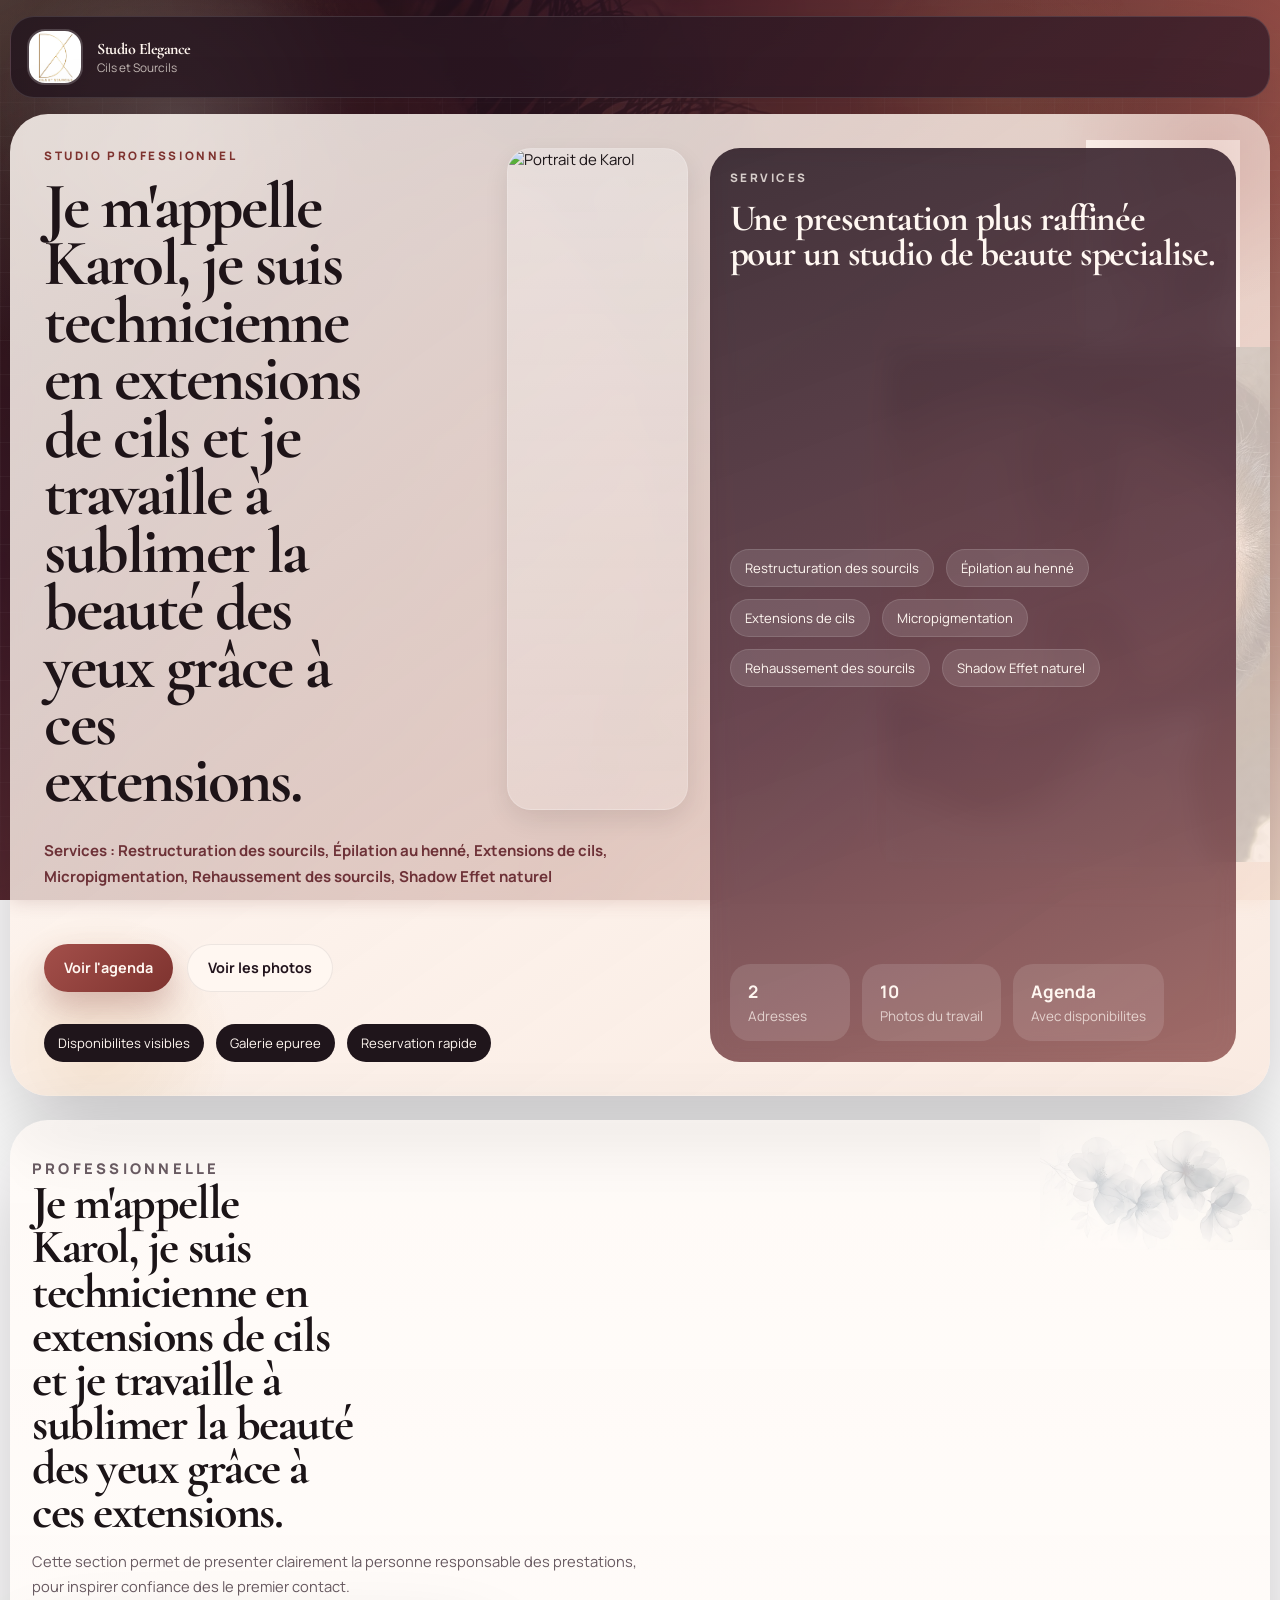
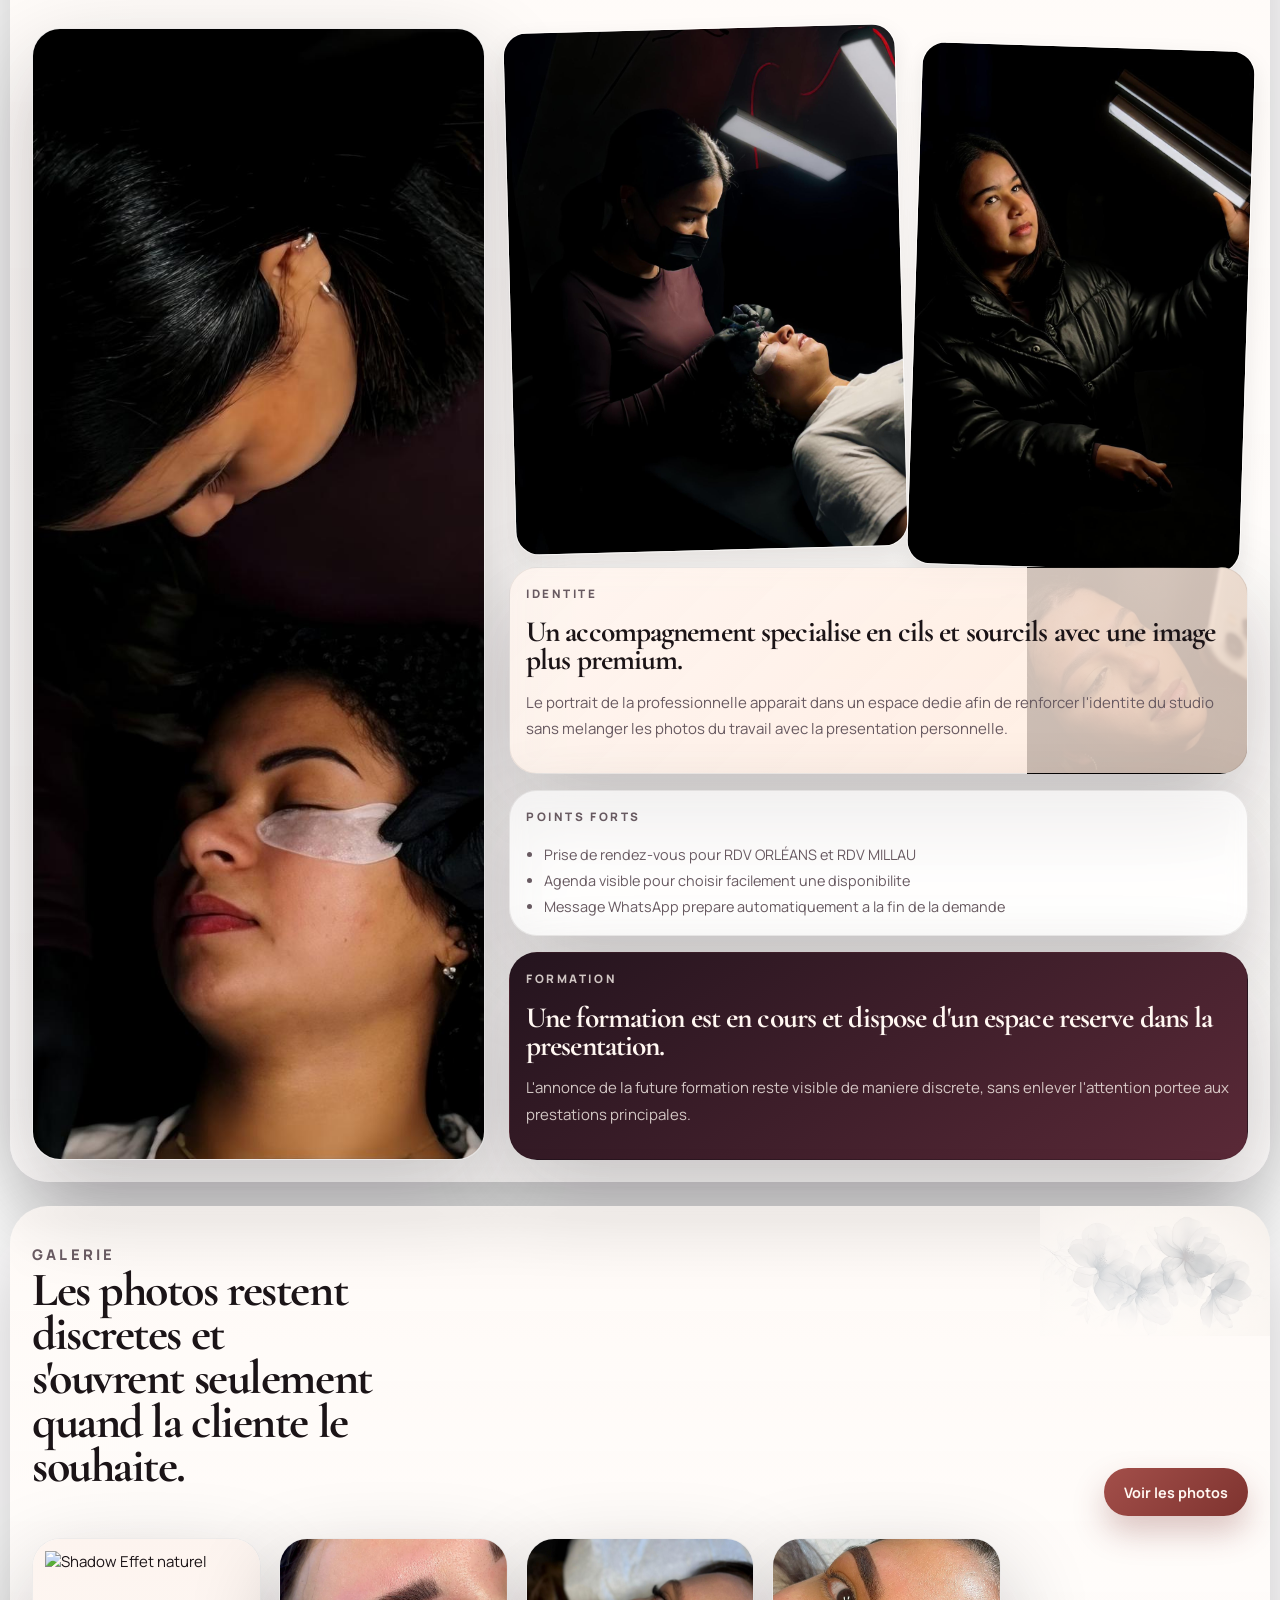
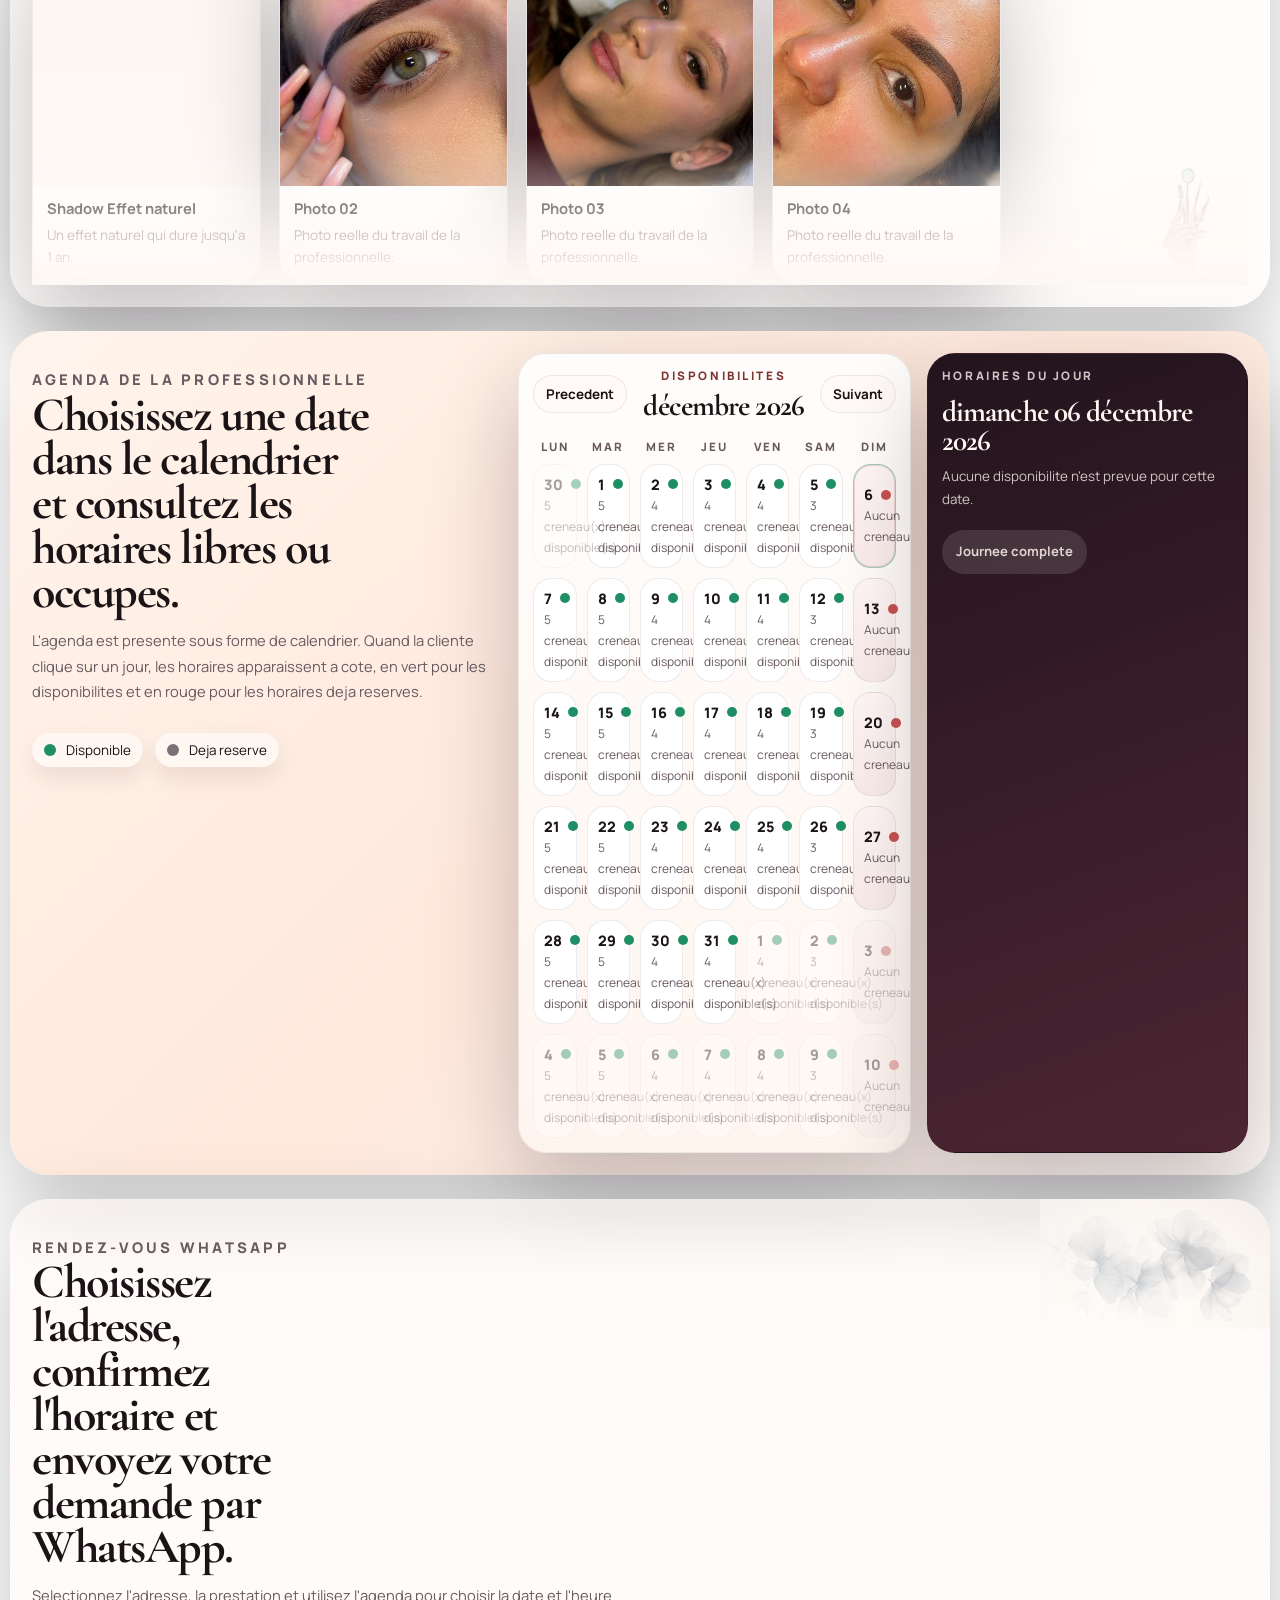
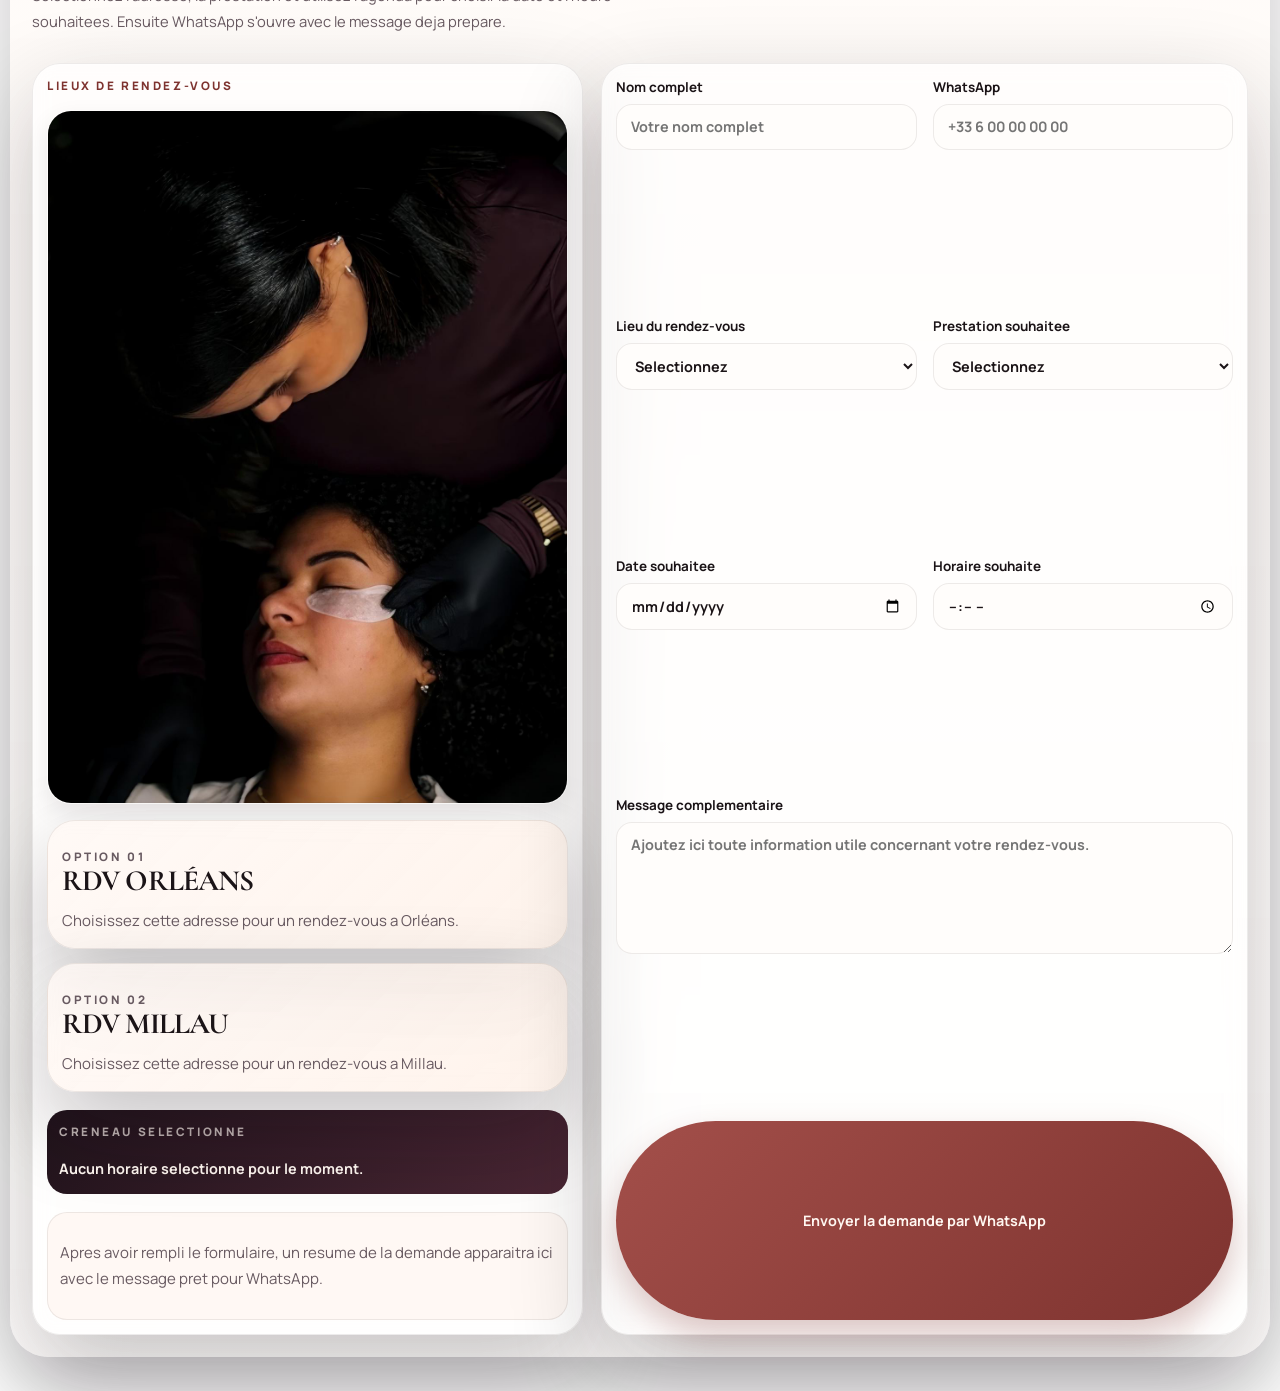
==== commit f13a8da0: "Add files via upload" ====
--- a/index.html
+++ b/index.html
@@ -34,11 +34,24 @@
 
       <section class="hero">
         <div class="hero-copy">
-          <p class="eyebrow">Studio professionnel</p>
-          <h1>Je m'appelle Karol, je suis technicienne en extensions de cils et je travaille &agrave; sublimer la beaut&eacute; des yeux gr&acirc;ce &agrave; ces extensions.</h1>
+          <div class="hero-copy-top">
+            <div class="hero-copy-main">
+              <p class="eyebrow">Studio professionnel</p>
+              <h1>Je m'appelle Karol, je suis technicienne en extensions de cils et je travaille &agrave; sublimer la beaut&eacute; des yeux gr&acirc;ce &agrave; ces extensions.</h1>
+            </div>
+
+            <figure class="hero-copy-photo">
+              <img
+                src="FOTOS PESSOAL/S.jpeg"
+                alt="Portrait de Karol"
+              />
+            </figure>
+          </div>
+
           <p class="hero-text">
             Services : Restructuration des sourcils, &Eacute;pilation au henn&eacute;,
-            Extensions de cils, Micropigmentation, Rehaussement des sourcils
+            Extensions de cils, Micropigmentation, Rehaussement des sourcils,
+            Shadow Effet naturel
           </p>
 
           <div class="hero-actions">
@@ -59,27 +72,6 @@
           <div class="hero-panel-top">
             <p class="eyebrow">Services</p>
             <h2>Une presentation plus raffin&eacute;e pour un studio de beaute specialise.</h2>
-          </div>
-
-          <div class="personal-mini-grid">
-            <figure class="personal-mini-card is-tall">
-              <img
-                src="FOTOS PESSOAL/WhatsApp Image 2026-04-23 at 14.09.42 (1).jpeg"
-                alt="Portrait de la professionnelle"
-              />
-            </figure>
-            <figure class="personal-mini-card">
-              <img
-                src="FOTOS PESSOAL/WhatsApp Image 2026-04-23 at 14.09.43.jpeg"
-                alt="Photo personnelle de la professionnelle"
-              />
-            </figure>
-            <figure class="personal-mini-card">
-              <img
-                src="FOTOS PESSOAL/WhatsApp Image 2026-04-23 at 14.09.43 (1).jpeg"
-                alt="Detail lifestyle de la professionnelle"
-              />
-            </figure>
           </div>
 
           <div class="service-chip-grid">
@@ -88,6 +80,7 @@
             <span>Extensions de cils</span>
             <span>Micropigmentation</span>
             <span>Rehaussement des sourcils</span>
+            <span>Shadow Effet naturel</span>
           </div>
 
           <div class="hero-stats">
@@ -96,7 +89,7 @@
               <span>Adresses</span>
             </article>
             <article>
-              <strong>9</strong>
+              <strong>10</strong>
               <span>Photos du travail</span>
             </article>
             <article>
@@ -341,6 +334,7 @@
                 <option value="Extensions de cils">Extensions de cils</option>
                 <option value="Micropigmentation">Micropigmentation</option>
                 <option value="Rehaussement des sourcils">Rehaussement des sourcils</option>
+                <option value="Shadow Effet naturel">Shadow Effet naturel</option>
               </select>
             </label>
 
--- a/styles.css
+++ b/styles.css
@@ -233,6 +233,18 @@
   gap: 10px;
 }
 
+.hero-copy-top {
+  display: grid;
+  grid-template-columns: minmax(0, 1fr) minmax(150px, 28%);
+  gap: 18px;
+  align-items: stretch;
+}
+
+.hero-copy-main {
+  display: grid;
+  align-content: start;
+}
+
 .eyebrow,
 .card-label {
   margin: 0 0 14px;
@@ -371,14 +383,7 @@
   line-height: 0.92;
 }
 
-.personal-mini-grid {
-  display: grid;
-  grid-template-columns: 1.15fr 0.85fr;
-  gap: 12px;
-  min-height: 250px;
-}
-
-.personal-mini-card,
+.hero-copy-photo,
 .personal-ribbon-card,
 .booking-portrait {
   margin: 0;
@@ -389,29 +394,20 @@
   box-shadow: var(--shadow-sm);
 }
 
-.personal-mini-card {
-  min-height: 116px;
-}
-
-.personal-mini-card.is-tall {
-  grid-row: span 2;
-  min-height: 250px;
-}
-
-.personal-mini-card:nth-child(2) {
-  transform: translateY(8px);
-}
-
-.personal-mini-card:nth-child(3) {
-  transform: translateY(-4px);
-}
-
-.personal-mini-card img,
+.hero-copy-photo {
+  min-height: 100%;
+  background:
+    linear-gradient(180deg, rgba(255, 255, 255, 0.14), rgba(255, 255, 255, 0.04)),
+    rgba(255, 255, 255, 0.18);
+}
+
+.hero-copy-photo img,
 .personal-ribbon-card img,
 .booking-portrait img {
   width: 100%;
   height: 100%;
   object-fit: cover;
+  object-position: center top;
 }
 
 .service-chip-grid span {
@@ -629,6 +625,12 @@
   object-fit: cover;
 }
 
+.catalog-card.is-contained img {
+  object-fit: contain;
+  background: linear-gradient(180deg, #fdf4ef, #fffaf7);
+  padding: 12px;
+}
+
 .catalog-card figcaption {
   padding: 12px 14px 16px;
   background: rgba(255, 255, 255, 0.58);
@@ -1120,14 +1122,12 @@
     justify-content: flex-start;
   }
 
-  .personal-mini-grid,
   .personal-ribbon {
     grid-template-columns: repeat(2, minmax(0, 1fr));
   }
 
-  .personal-mini-card.is-tall {
-    grid-row: auto;
-    min-height: 180px;
+  .hero-copy-top {
+    grid-template-columns: minmax(0, 1fr) minmax(140px, 24%);
   }
 }
 
@@ -1157,13 +1157,21 @@
     grid-template-columns: 1fr;
   }
 
-  .personal-mini-grid,
   .personal-ribbon {
     grid-template-columns: 1fr;
   }
 
-  .personal-mini-card,
-  .personal-mini-card.is-tall,
+  .hero-copy-top {
+    grid-template-columns: minmax(0, 1fr) minmax(108px, 30%);
+    gap: 14px;
+    align-items: start;
+  }
+
+  .hero-copy h1 {
+    max-width: none;
+  }
+
+  .hero-copy-photo,
   .personal-ribbon-card,
   .booking-portrait {
     min-height: 220px;
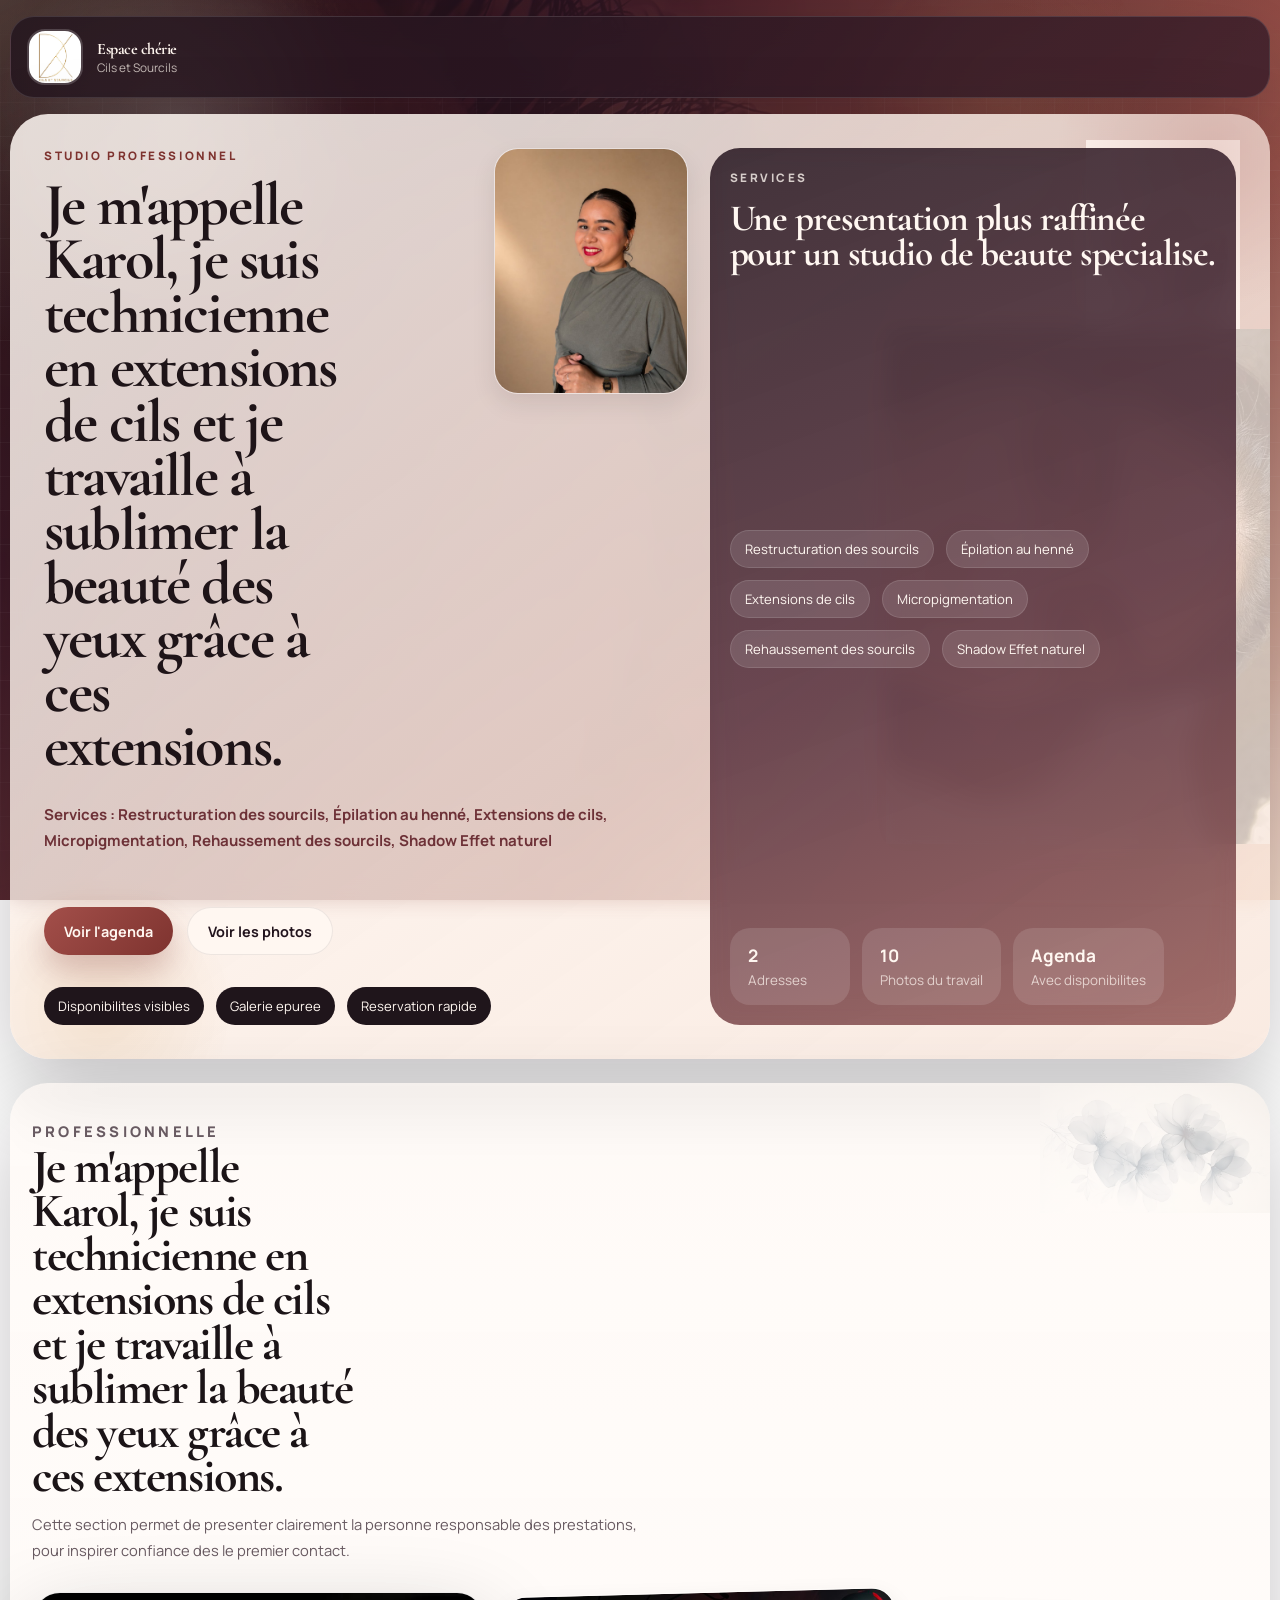
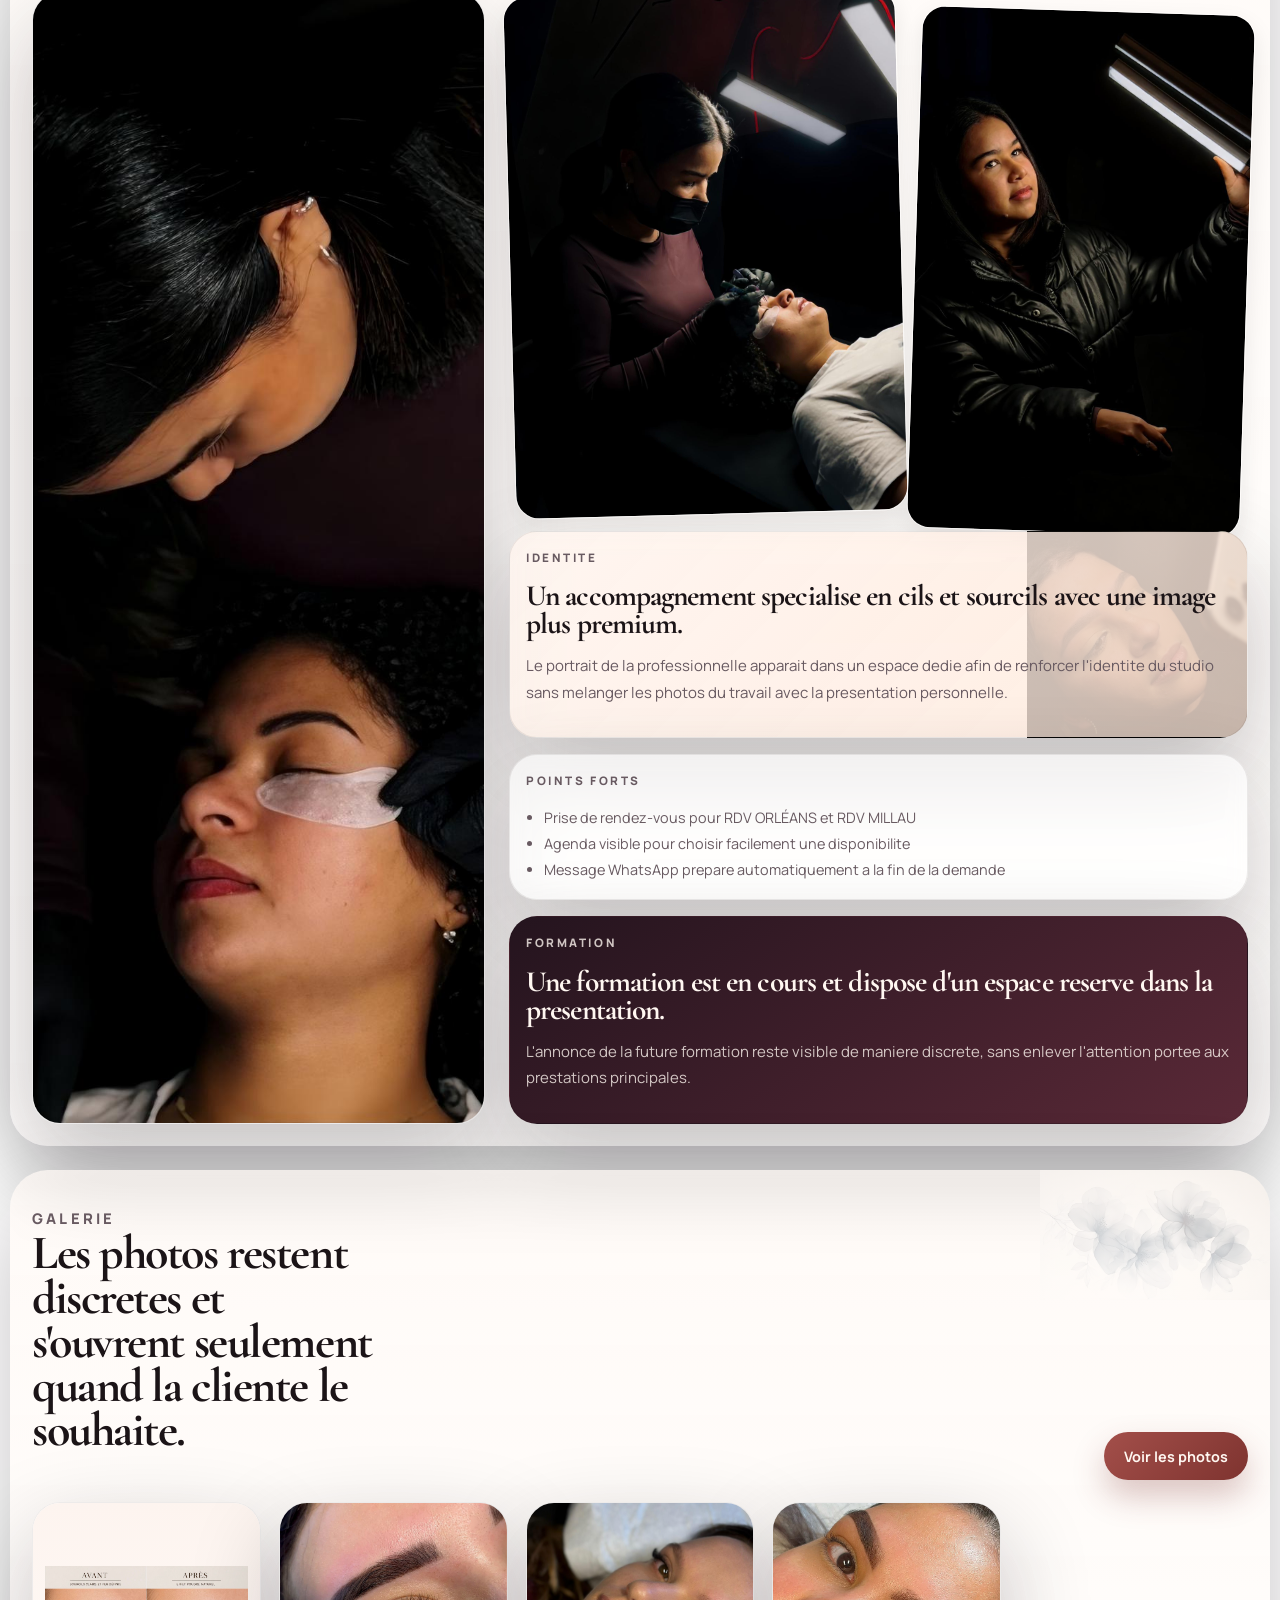
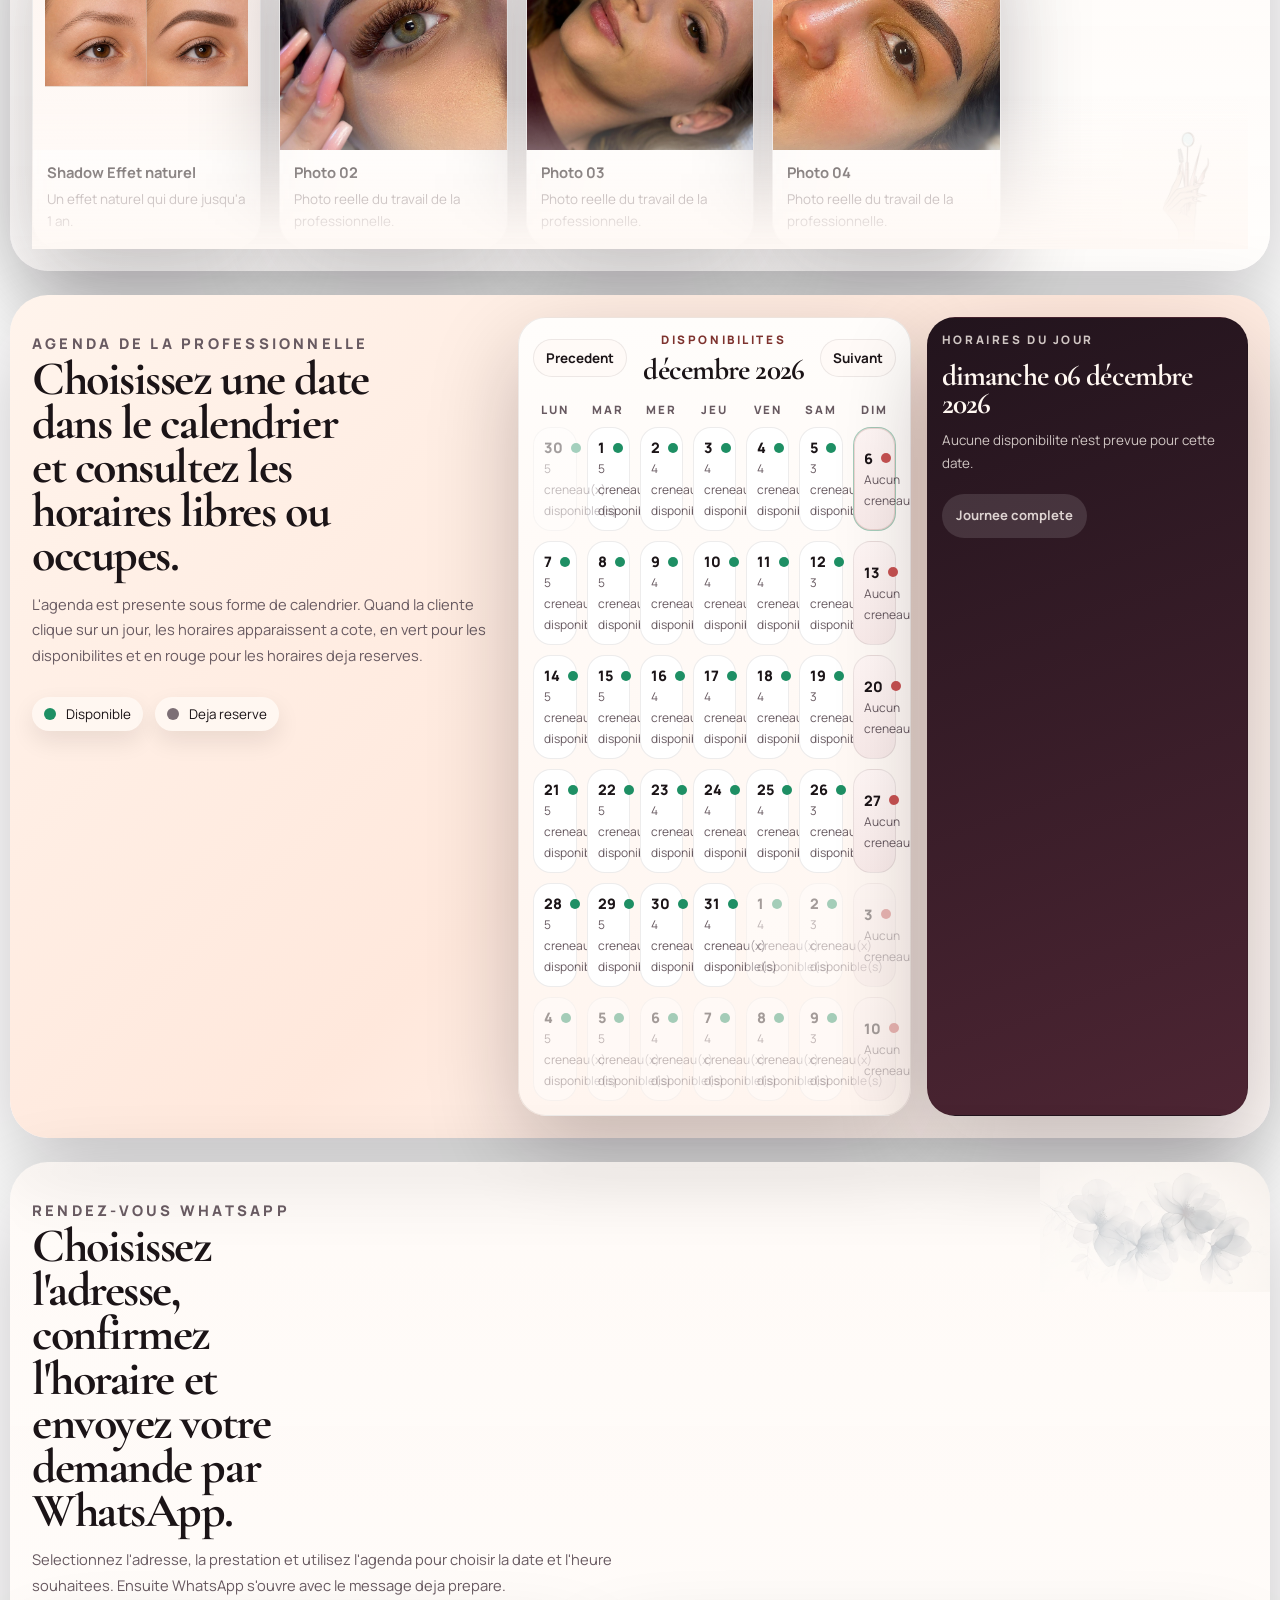
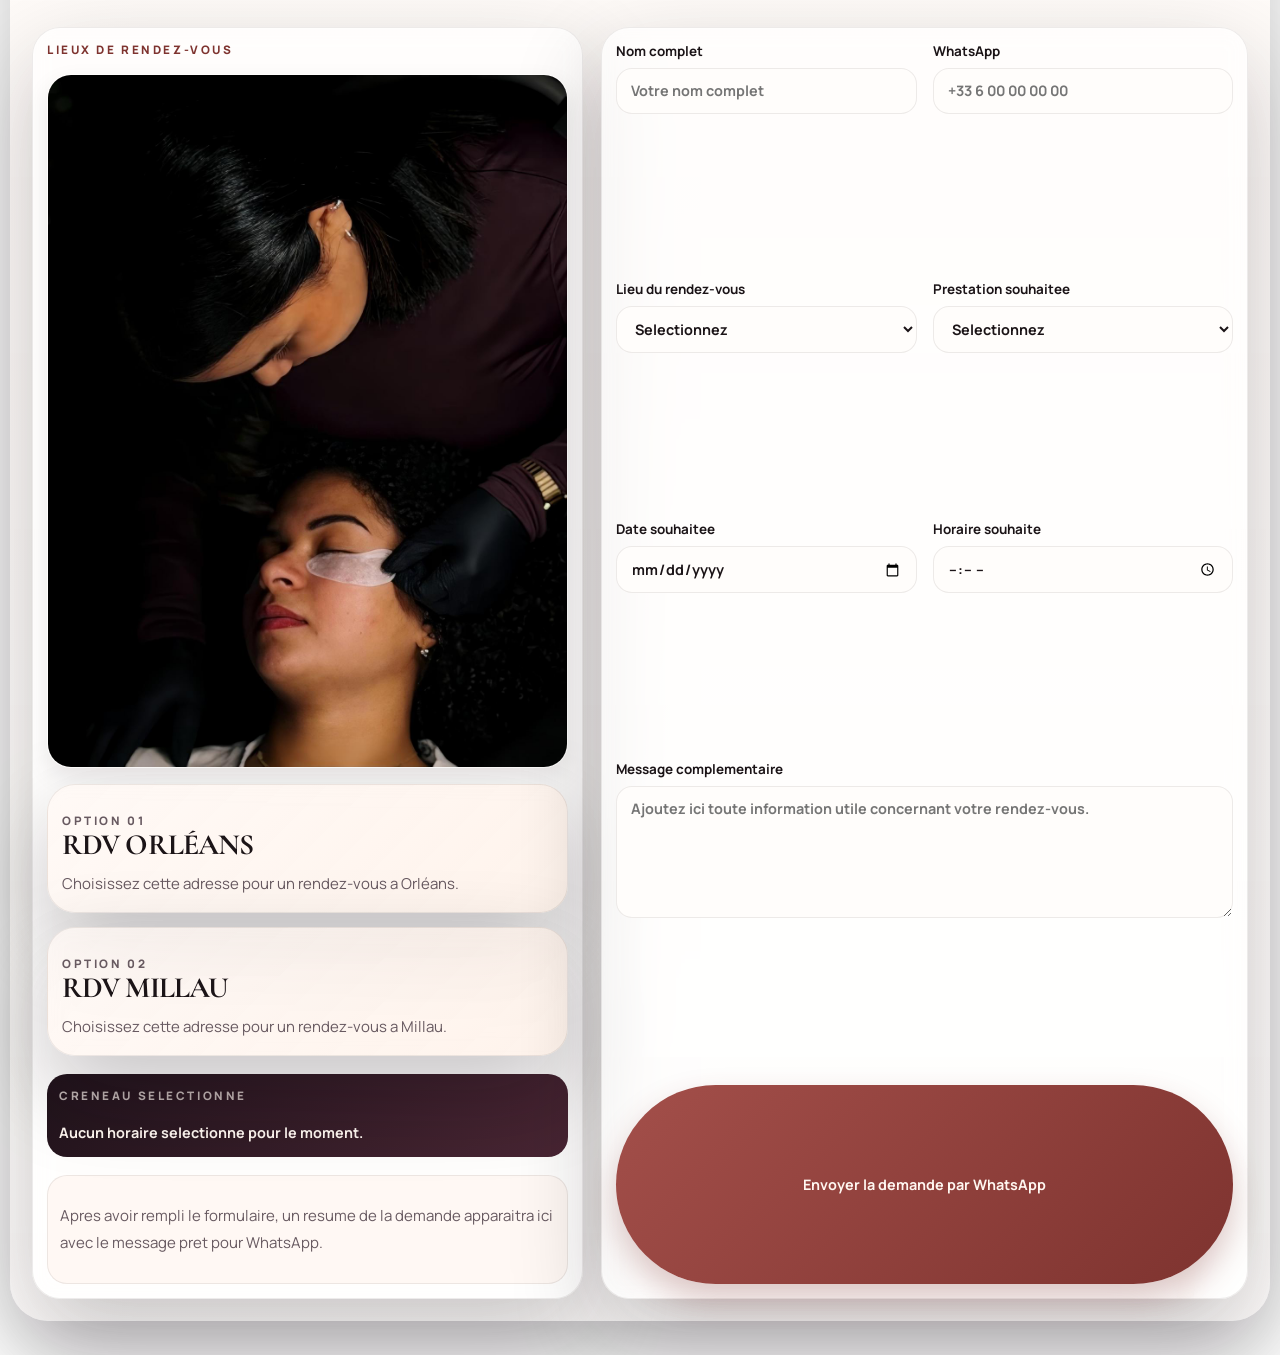
==== commit 33024ad6: "Add files via upload" ====
--- a/index.html
+++ b/index.html
@@ -3,7 +3,7 @@
   <head>
     <meta charset="UTF-8" />
     <meta name="viewport" content="width=device-width, initial-scale=1.0" />
-    <title>Studio Elegance | Cils et Sourcils</title>
+    <title>Espace chérie | Cils et Sourcils</title>
     <meta
       name="description"
       content="Studio professionnel de cils et sourcils avec presentation de la professionnelle, galerie du travail, calendrier de disponibilites et prise de rendez-vous par WhatsApp."
@@ -24,9 +24,9 @@
     <header class="site-header" id="inicio">
       <nav class="topbar">
         <a class="brand" href="#inicio" aria-label="Retour a l'accueil">
-          <img class="brand-logo" src="fotos trabalho/13.jpeg" alt="Logo Studio Elegance" />
+          <img class="brand-logo" src="fotos trabalho/13.jpeg" alt="Logo Espace chérie" />
           <span class="brand-text">
-            <strong>Studio Elegance</strong>
+            <strong>Espace chérie</strong>
             <small>Cils et Sourcils</small>
           </span>
         </a>
--- a/styles.css
+++ b/styles.css
@@ -235,8 +235,8 @@
 
 .hero-copy-top {
   display: grid;
-  grid-template-columns: minmax(0, 1fr) minmax(150px, 28%);
-  gap: 18px;
+  grid-template-columns: minmax(0, 1fr) minmax(170px, 30%);
+  gap: 20px;
   align-items: stretch;
 }
 
@@ -266,9 +266,9 @@
 
 .hero-copy h1 {
   margin: 0;
-  max-width: 11ch;
-  font-size: clamp(2.85rem, 5.1vw, 5.1rem);
-  line-height: 0.88;
+  max-width: 10.5ch;
+  font-size: clamp(2.45rem, 4.7vw, 4.7rem);
+  line-height: 0.9;
   color: #1e1418;
 }
 
@@ -395,7 +395,9 @@
 }
 
 .hero-copy-photo {
-  min-height: 100%;
+  align-self: start;
+  min-height: 0;
+  aspect-ratio: 0.8 / 1.02;
   background:
     linear-gradient(180deg, rgba(255, 255, 255, 0.14), rgba(255, 255, 255, 0.04)),
     rgba(255, 255, 255, 0.18);
@@ -406,8 +408,9 @@
 .booking-portrait img {
   width: 100%;
   height: 100%;
+  min-height: 100%;
   object-fit: cover;
-  object-position: center top;
+  object-position: center 14%;
 }
 
 .service-chip-grid span {
@@ -1127,7 +1130,7 @@
   }
 
   .hero-copy-top {
-    grid-template-columns: minmax(0, 1fr) minmax(140px, 24%);
+    grid-template-columns: minmax(0, 1fr) minmax(150px, 25%);
   }
 }
 
@@ -1162,20 +1165,26 @@
   }
 
   .hero-copy-top {
-    grid-template-columns: minmax(0, 1fr) minmax(108px, 30%);
-    gap: 14px;
+    grid-template-columns: minmax(0, 1fr) 118px;
+    gap: 10px;
     align-items: start;
   }
 
   .hero-copy h1 {
     max-width: none;
+    font-size: clamp(2.05rem, 10vw, 3.6rem);
+    line-height: 0.93;
   }
 
   .hero-copy-photo,
   .personal-ribbon-card,
   .booking-portrait {
-    min-height: 220px;
+    min-height: 0;
     transform: none;
+  }
+
+  .hero-copy-photo {
+    aspect-ratio: 0.84 / 1.06;
   }
 
   .calendar-weekdays,
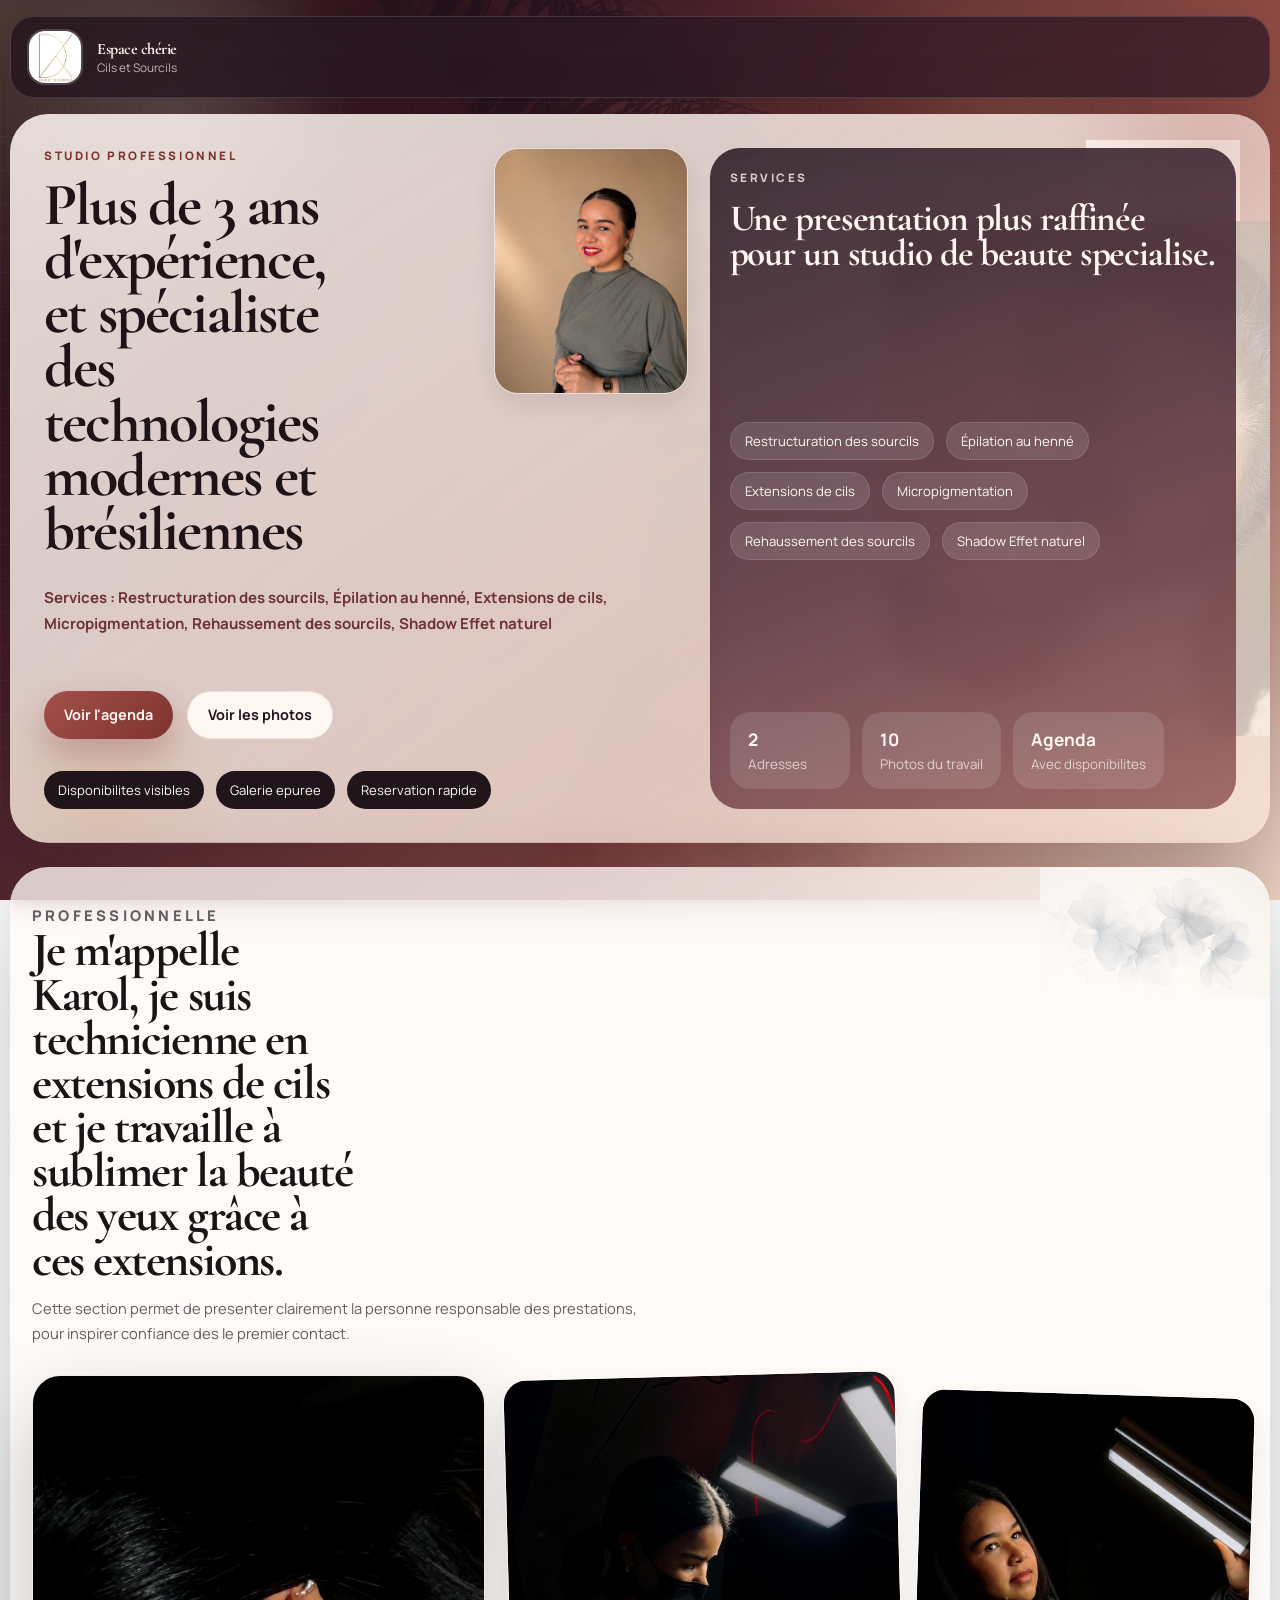
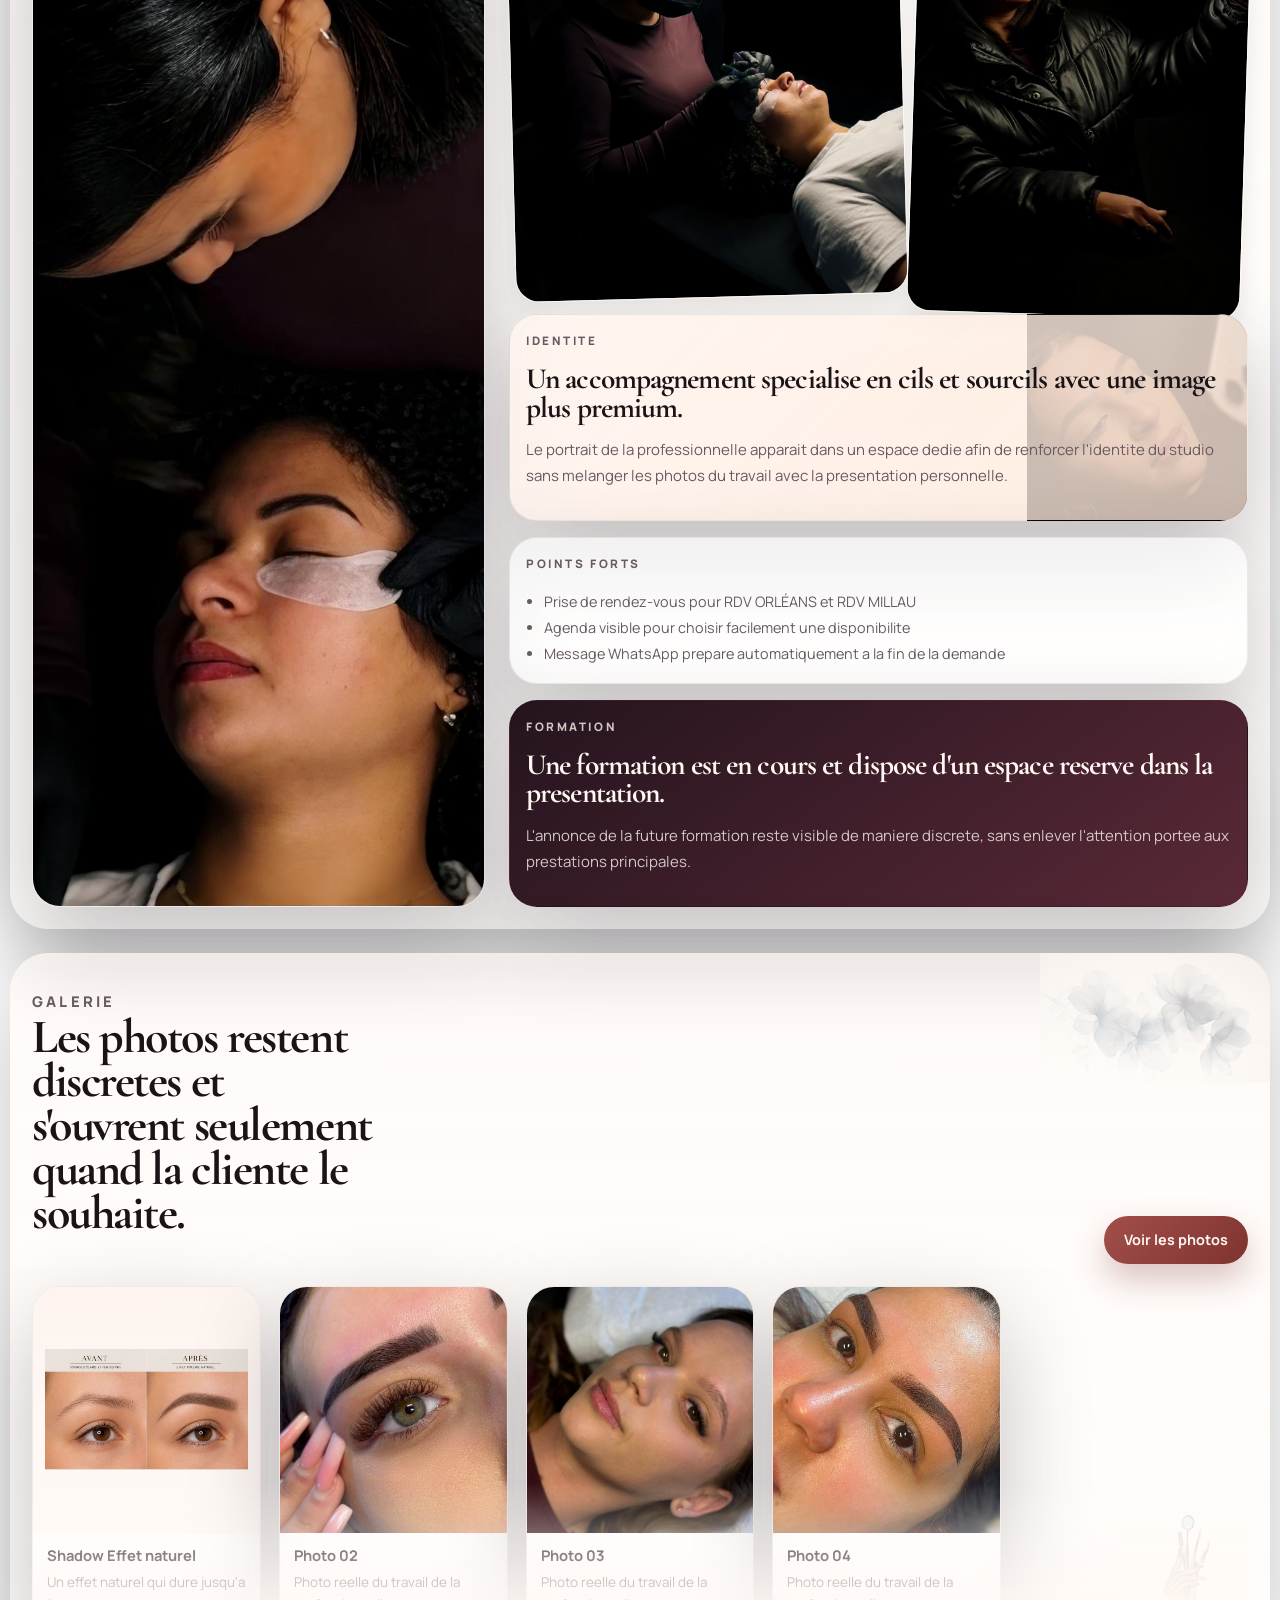
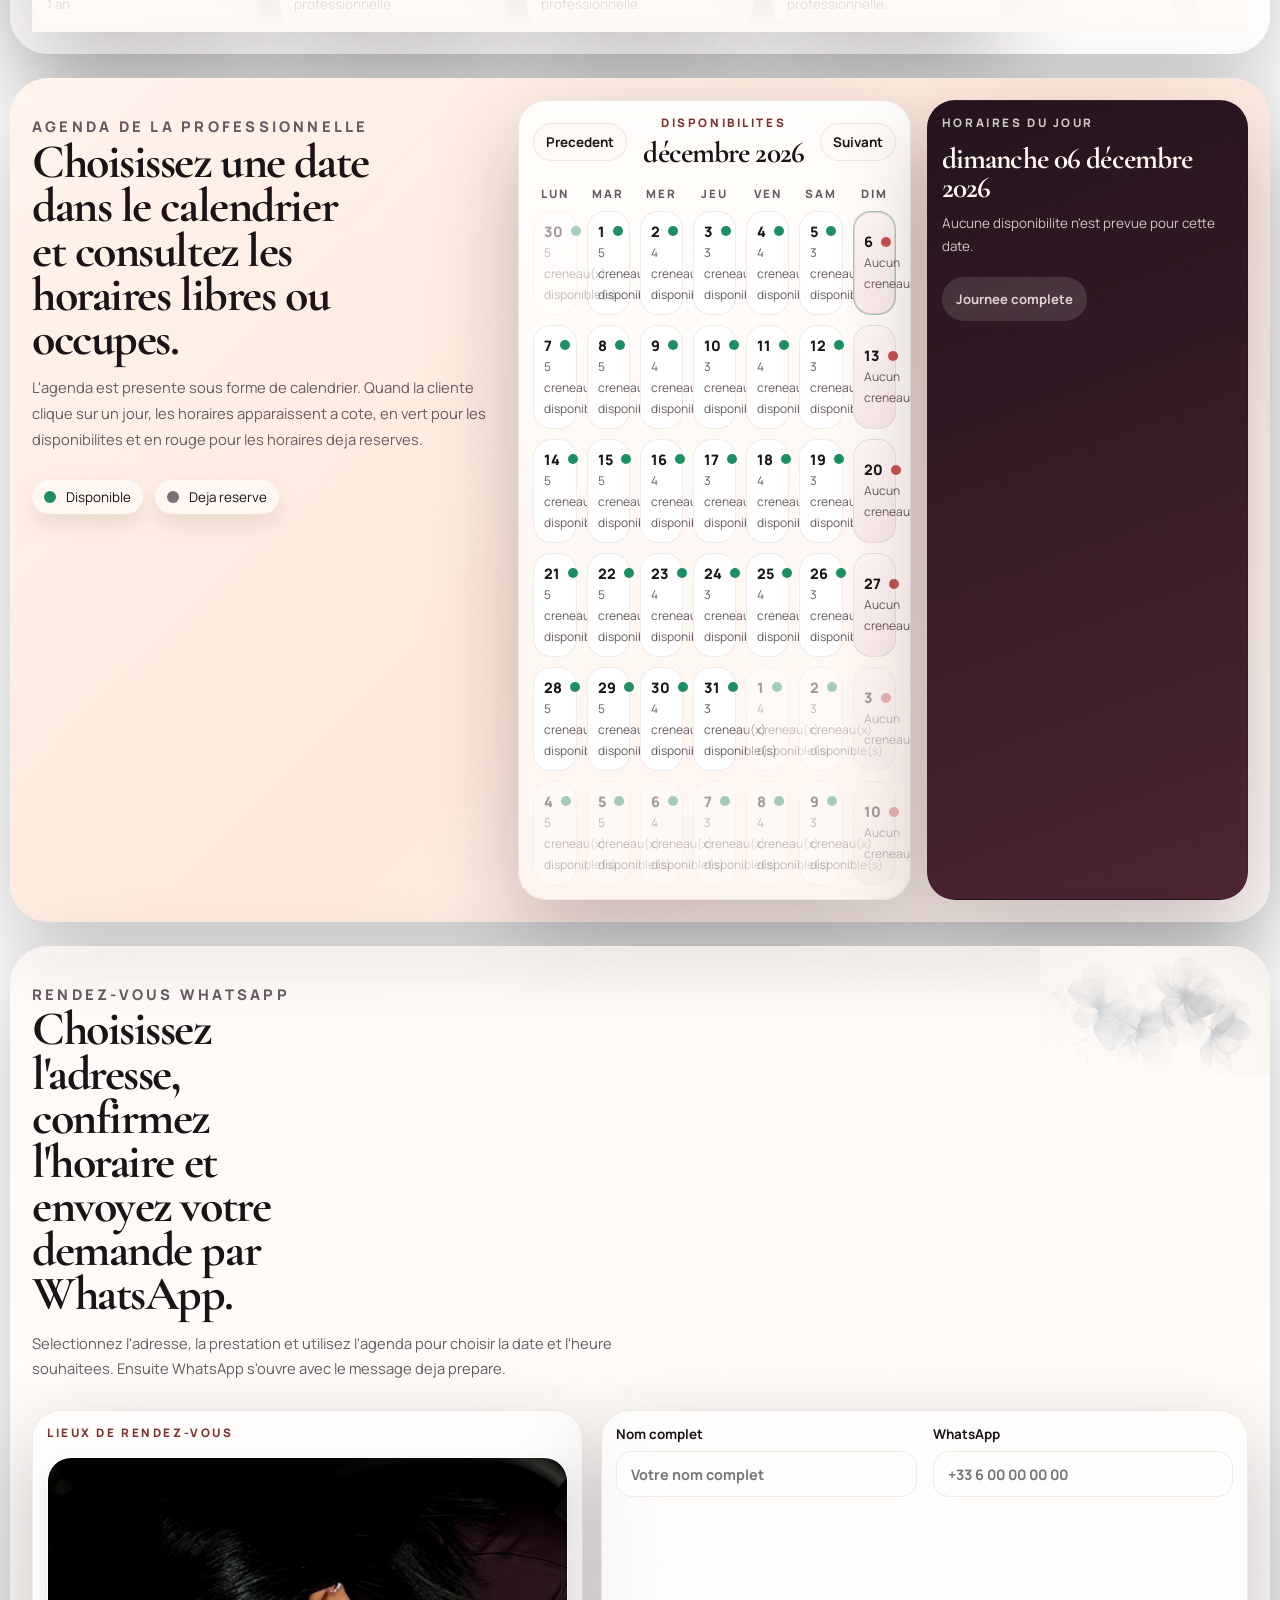
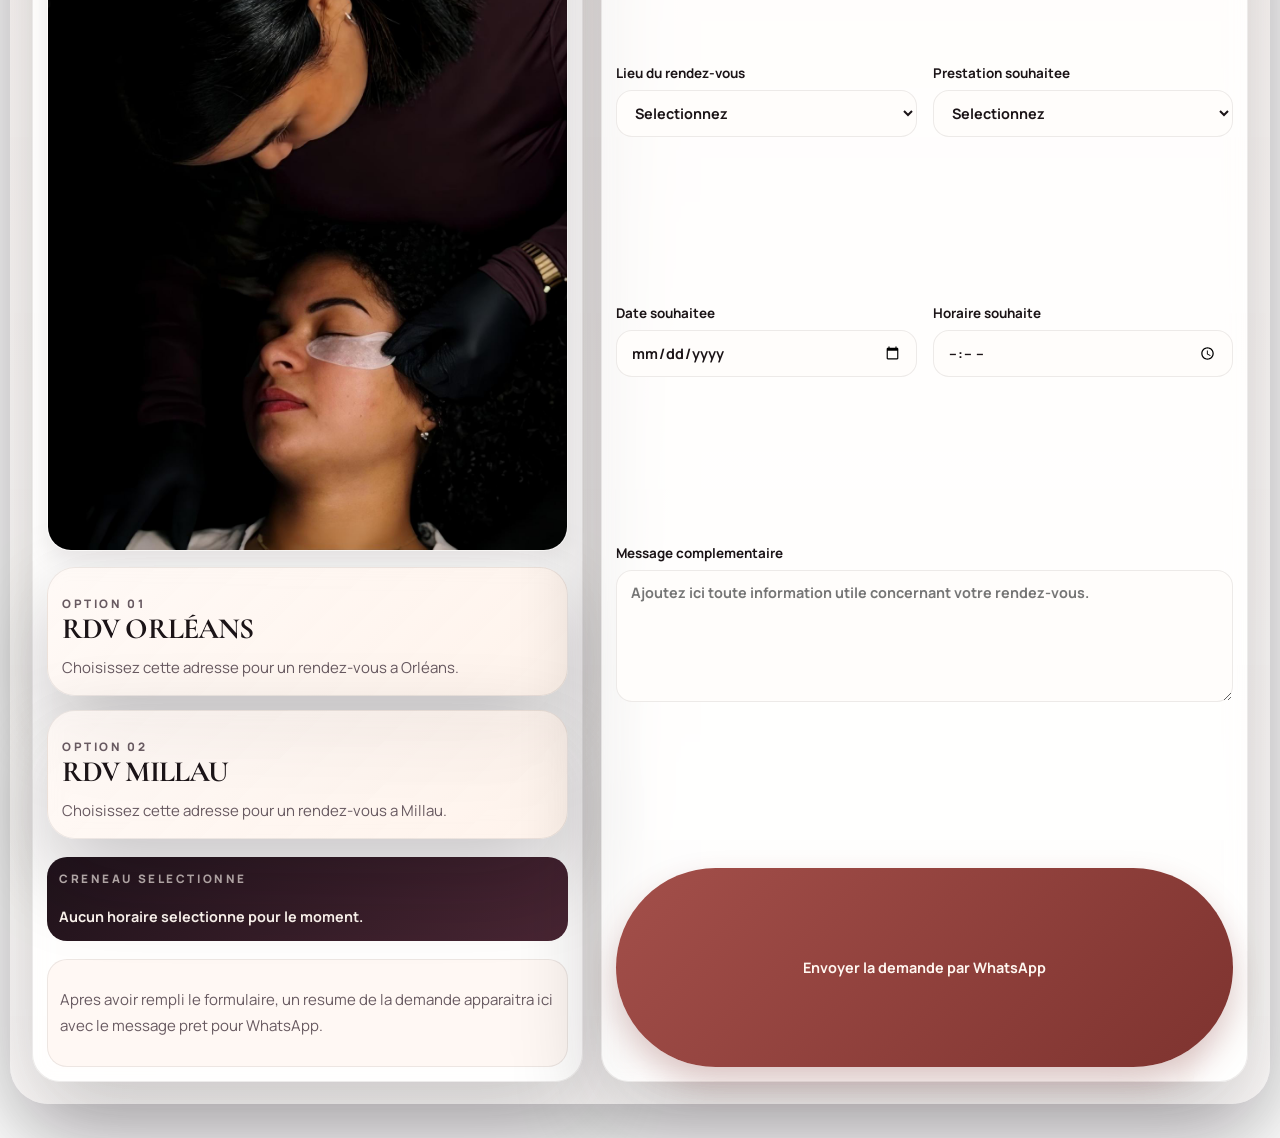
==== commit 97b997f0: "Add files via upload" ====
--- a/index.html
+++ b/index.html
@@ -37,7 +37,7 @@
           <div class="hero-copy-top">
             <div class="hero-copy-main">
               <p class="eyebrow">Studio professionnel</p>
-              <h1>Je m'appelle Karol, je suis technicienne en extensions de cils et je travaille &agrave; sublimer la beaut&eacute; des yeux gr&acirc;ce &agrave; ces extensions.</h1>
+              <h1>Plus de 3 ans d'expérience, et spécialiste des technologies modernes et brésiliennes</h1>
             </div>
 
             <figure class="hero-copy-photo">
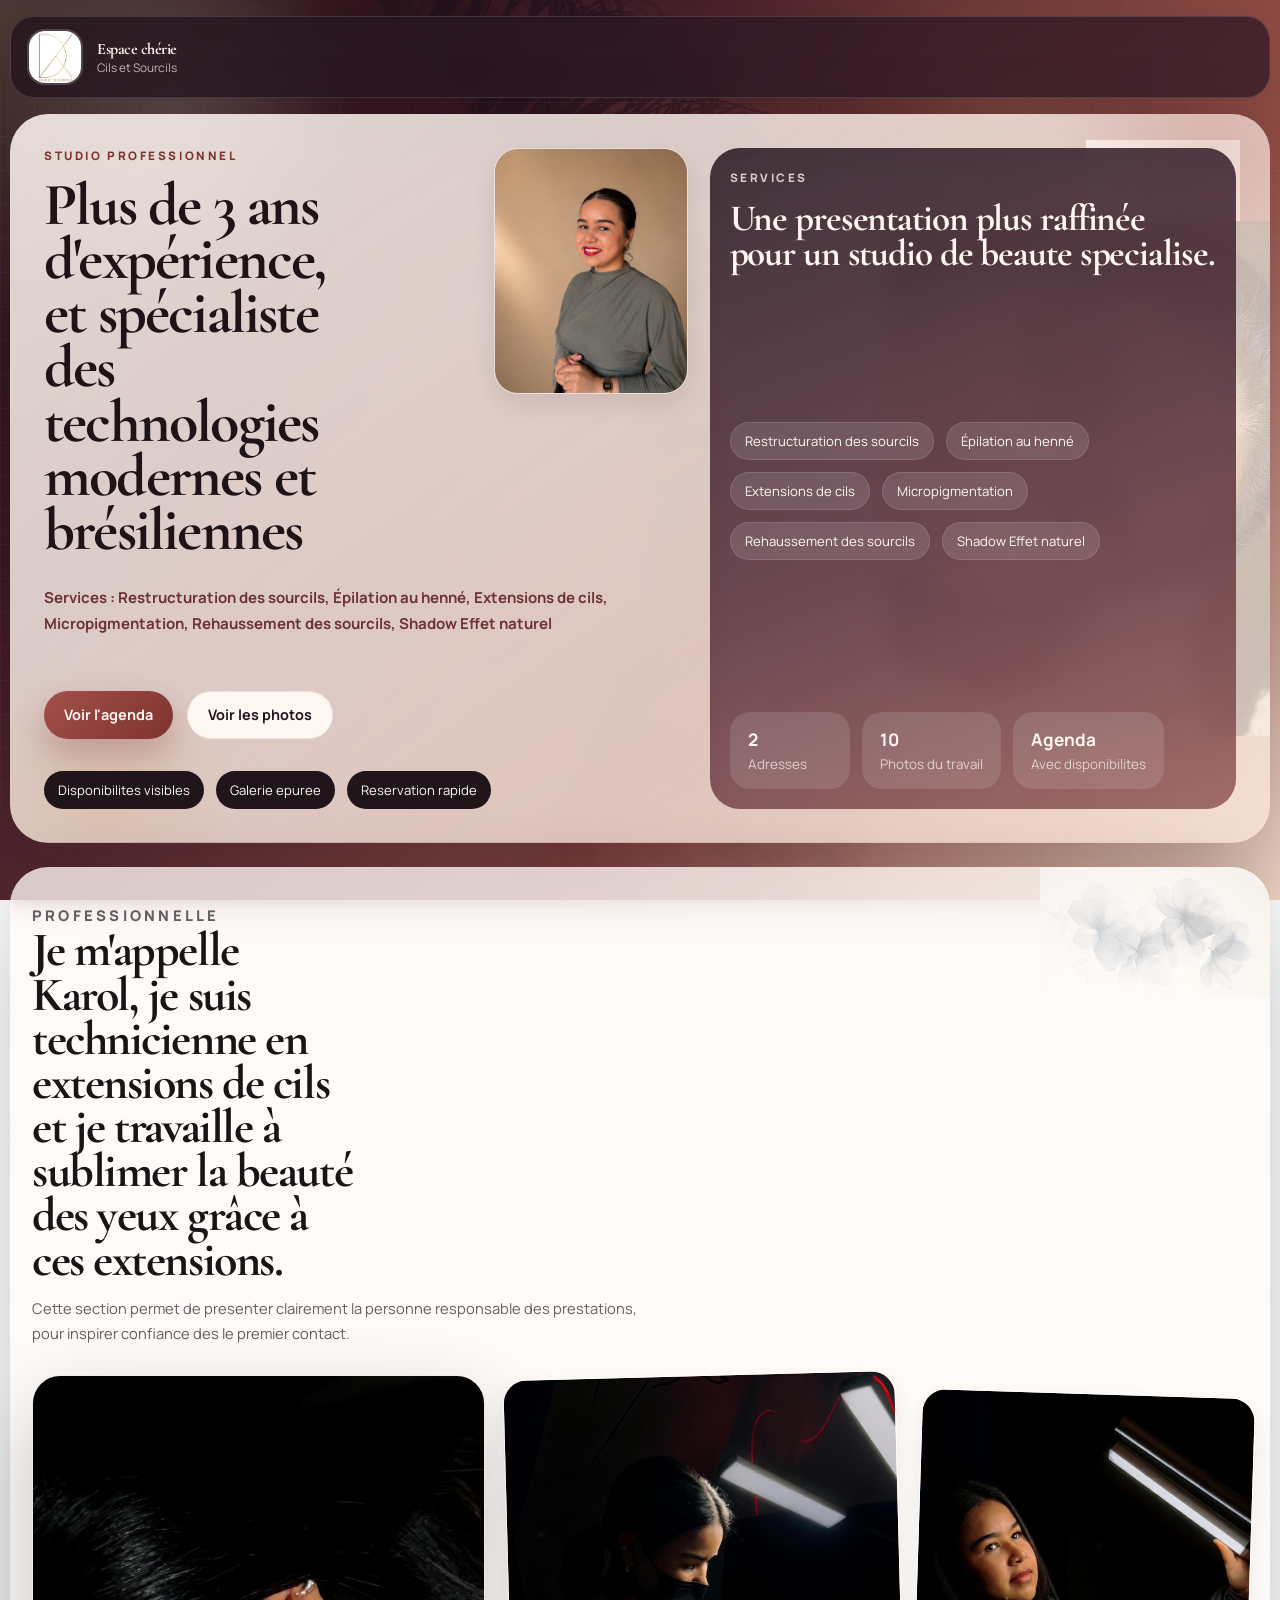
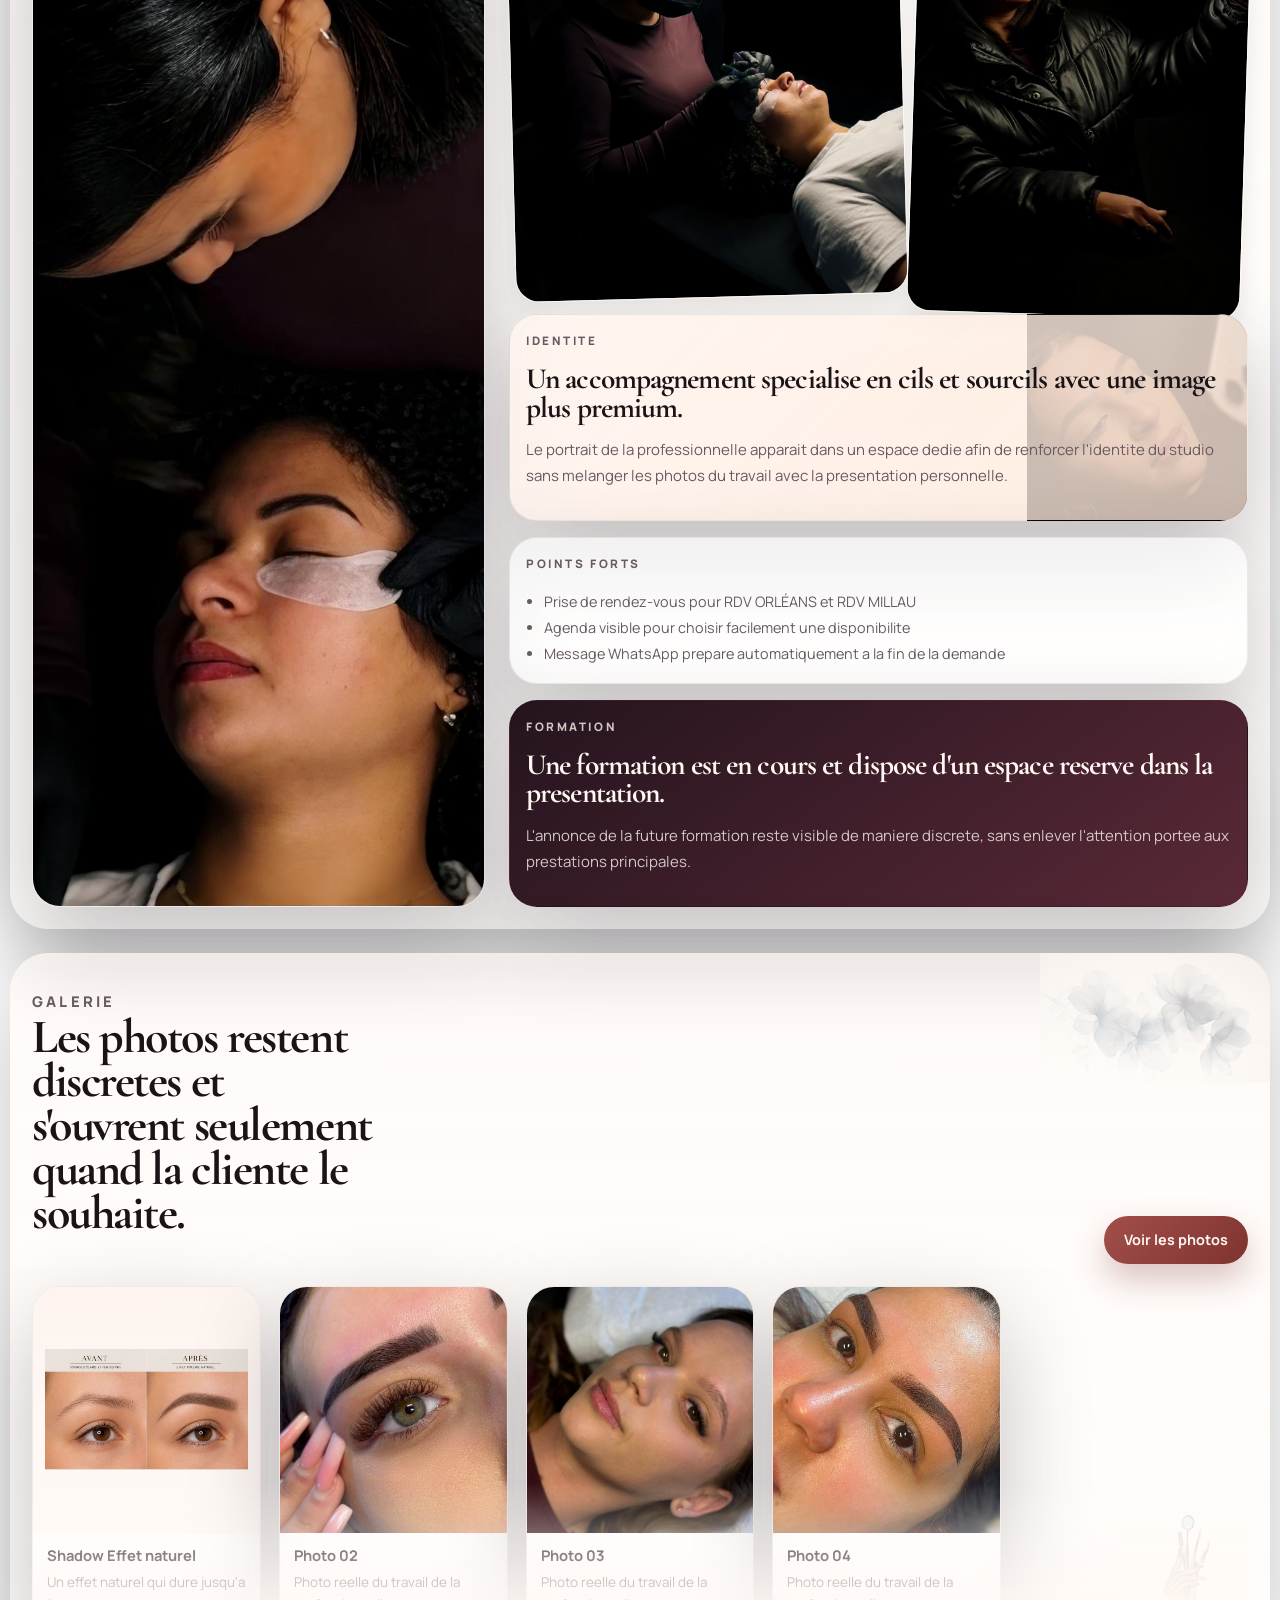
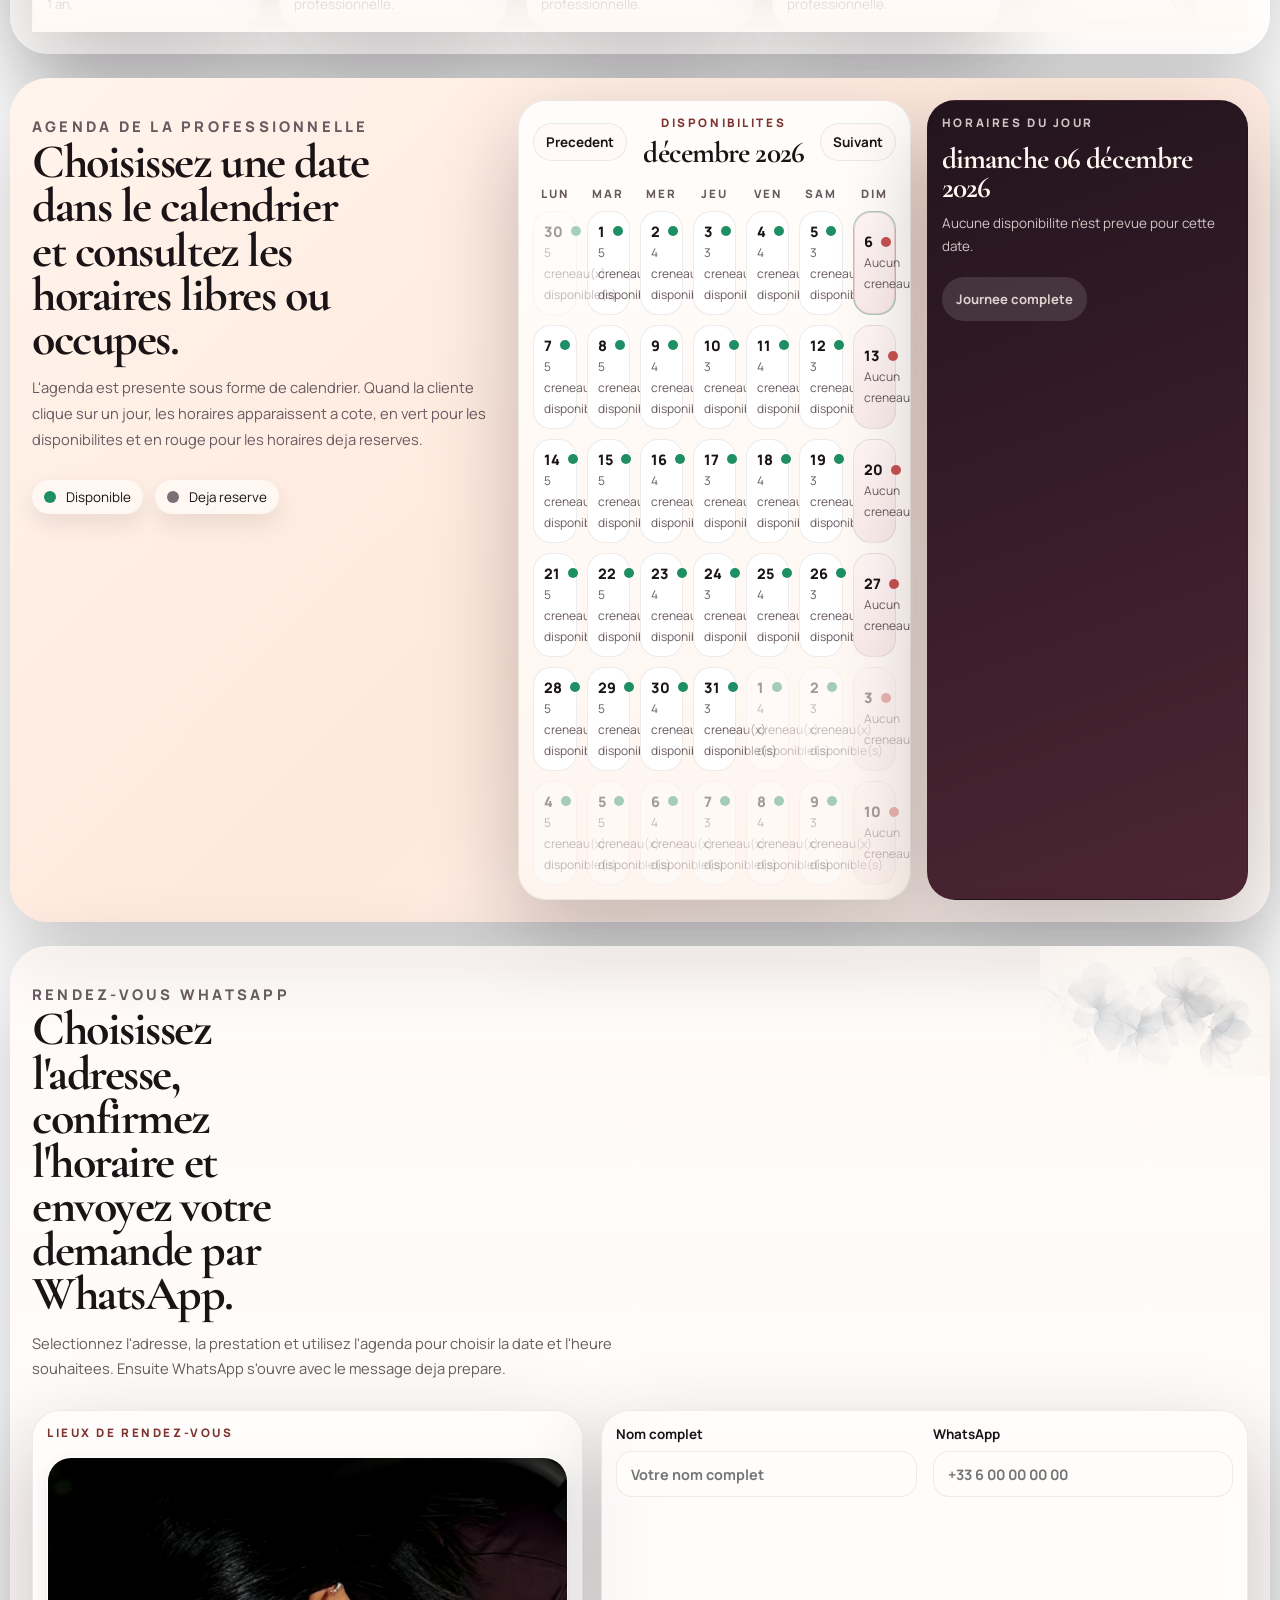
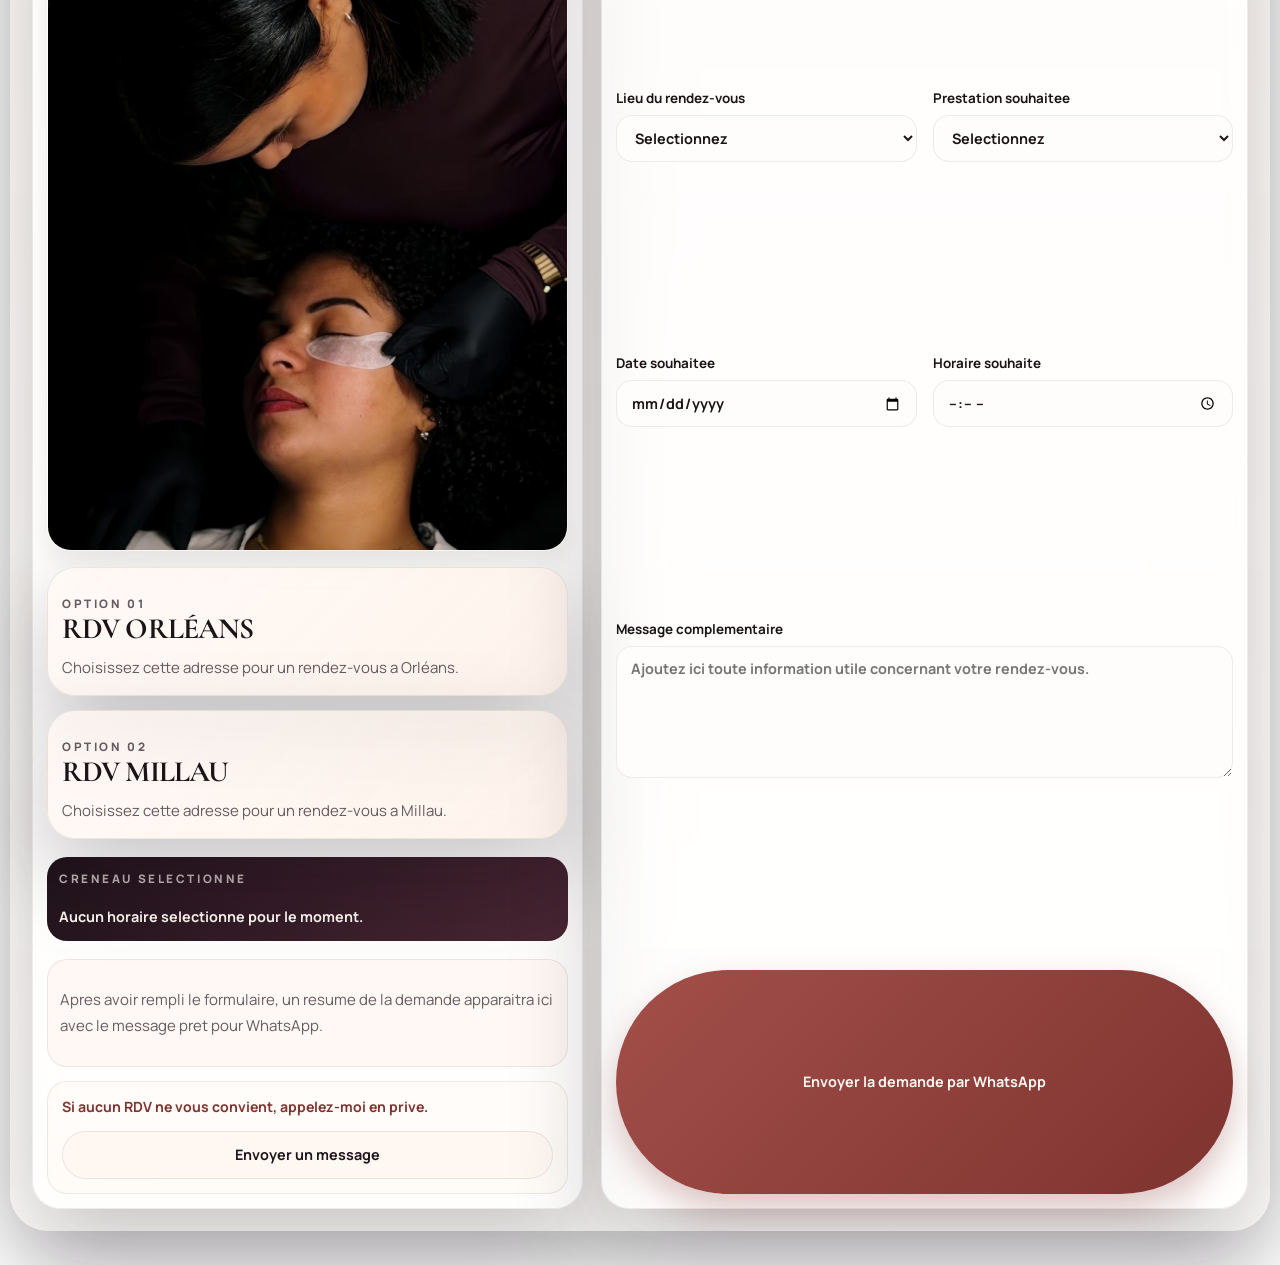
==== commit dc691058: "Add files via upload" ====
--- a/index.html
+++ b/index.html
@@ -303,6 +303,18 @@
             >
               Ouvrir WhatsApp
             </a>
+
+            <div class="private-contact-note">
+              <p>Si aucun RDV ne vous convient, appelez-moi en prive.</p>
+              <a
+                class="button button-secondary preview-cta"
+                href="https://wa.me/330612347576?text=Bonjour%2C%20je%20souhaite%20vous%20contacter%20en%20prive."
+                target="_blank"
+                rel="noreferrer noopener"
+              >
+                Envoyer un message
+              </a>
+            </div>
           </aside>
 
           <form class="booking-form" id="whatsapp-form">
--- a/styles.css
+++ b/styles.css
@@ -971,6 +971,26 @@
   margin-top: 16px;
 }
 
+.private-contact-note {
+  margin-top: 14px;
+  padding: 14px;
+  border-radius: var(--radius-md);
+  border: 1px solid var(--line);
+  background: rgba(255, 251, 248, 0.78);
+}
+
+.private-contact-note p {
+  margin: 0;
+  color: var(--accent-strong);
+  font-size: 0.88rem;
+  font-weight: 700;
+  line-height: 1.6;
+}
+
+.private-contact-note .preview-cta {
+  margin-top: 12px;
+}
+
 .is-hidden {
   display: none;
 }
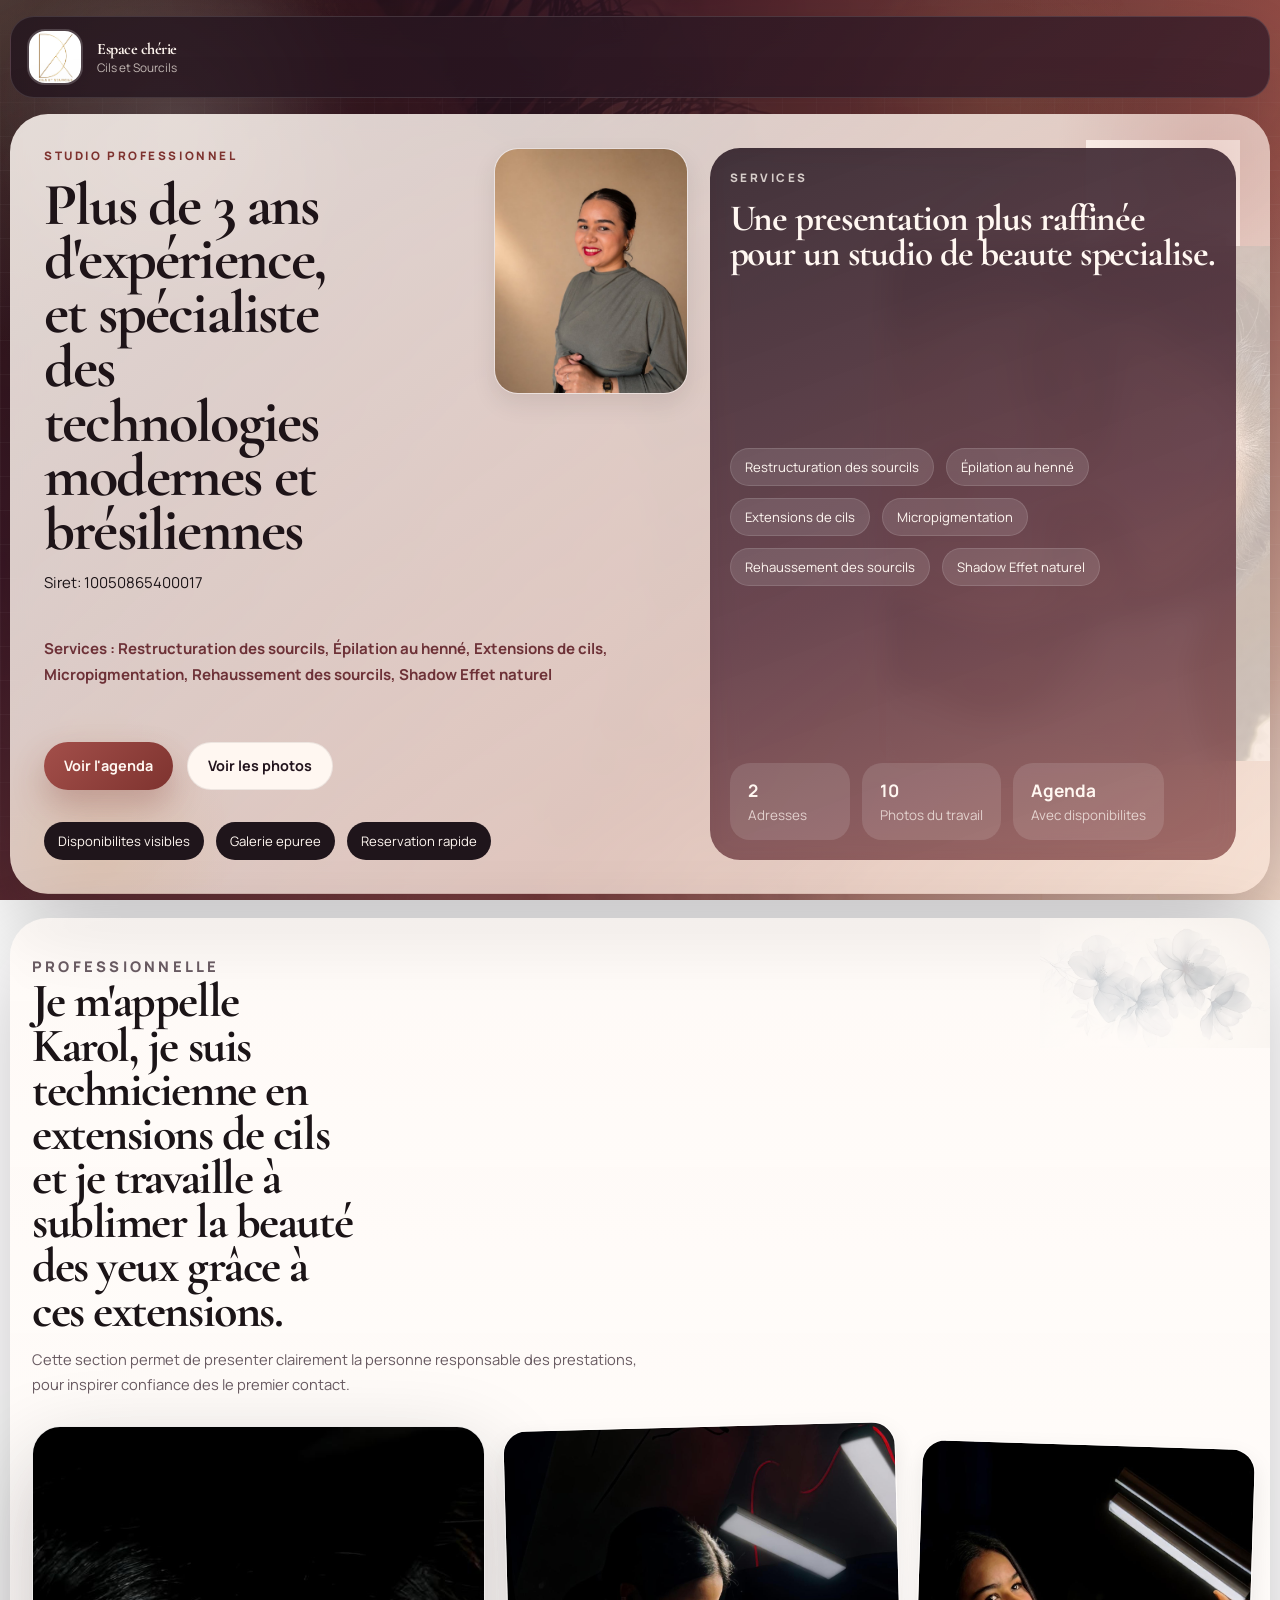
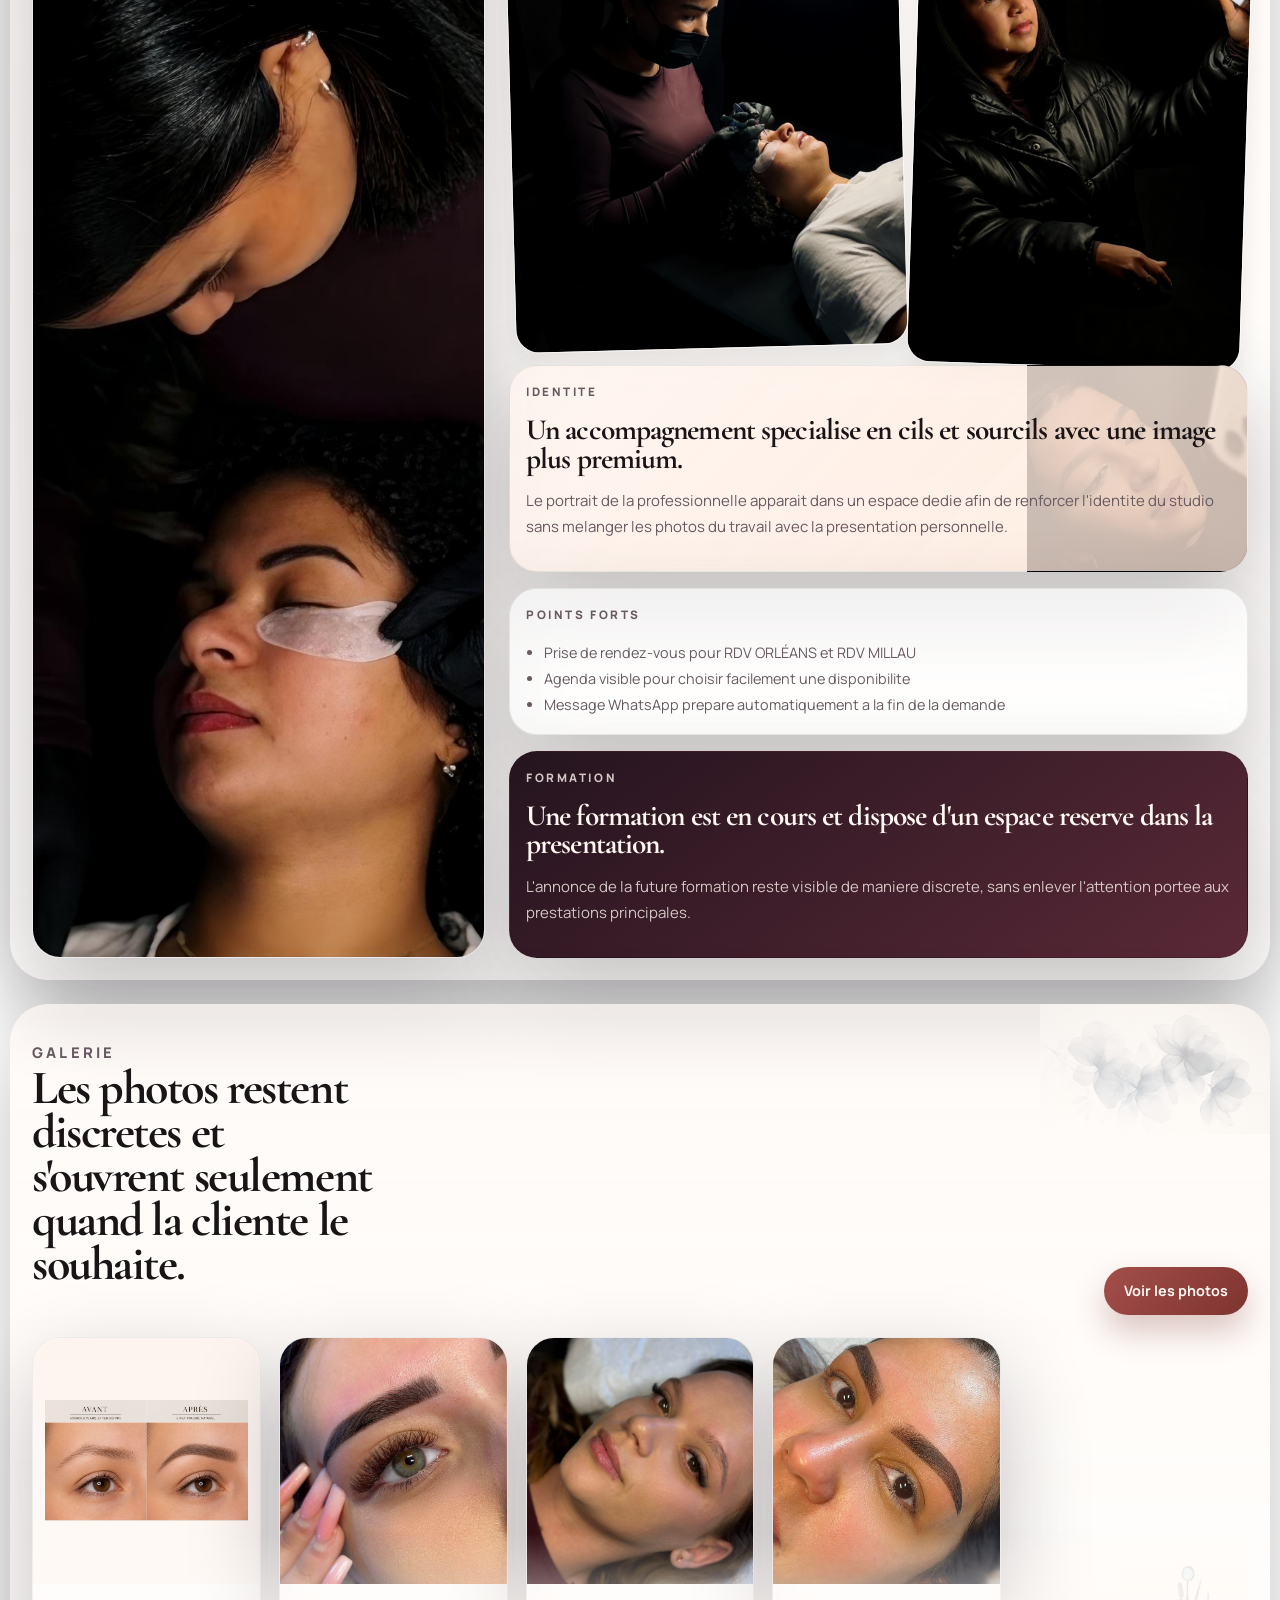
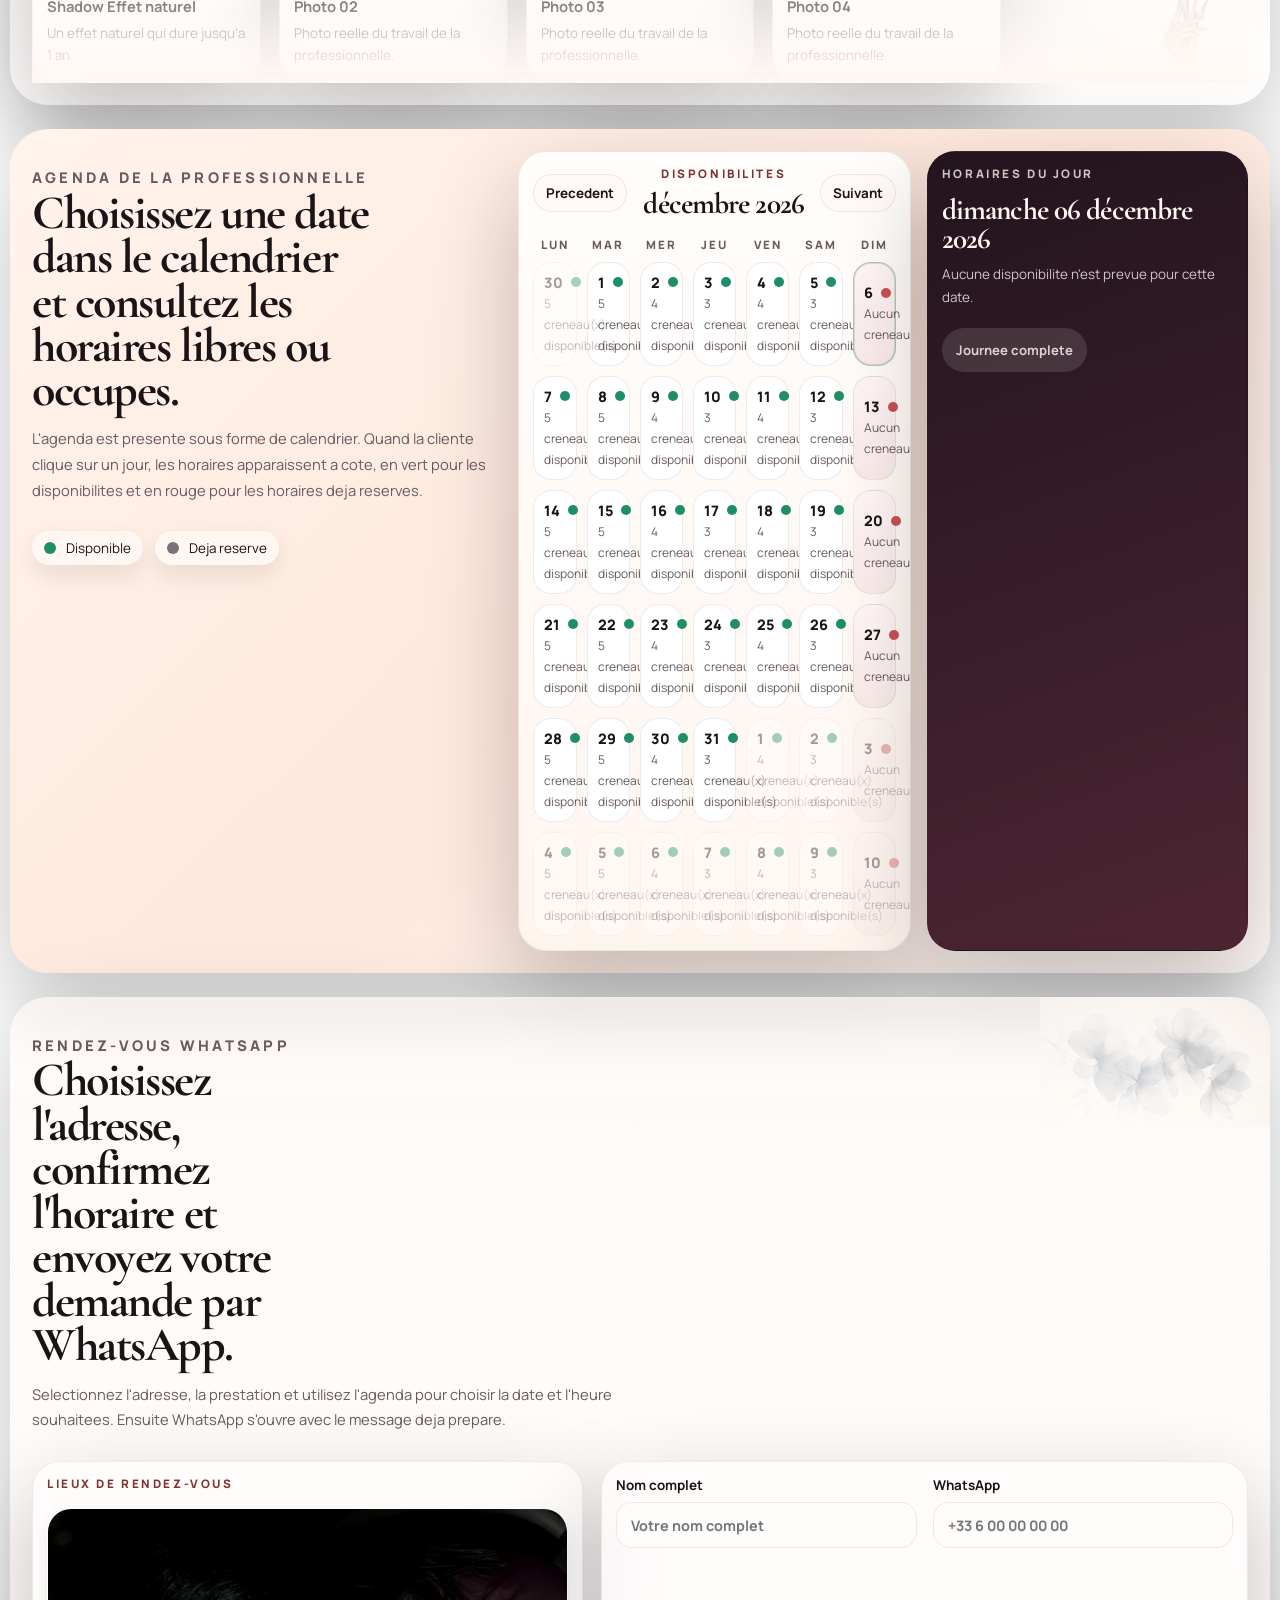
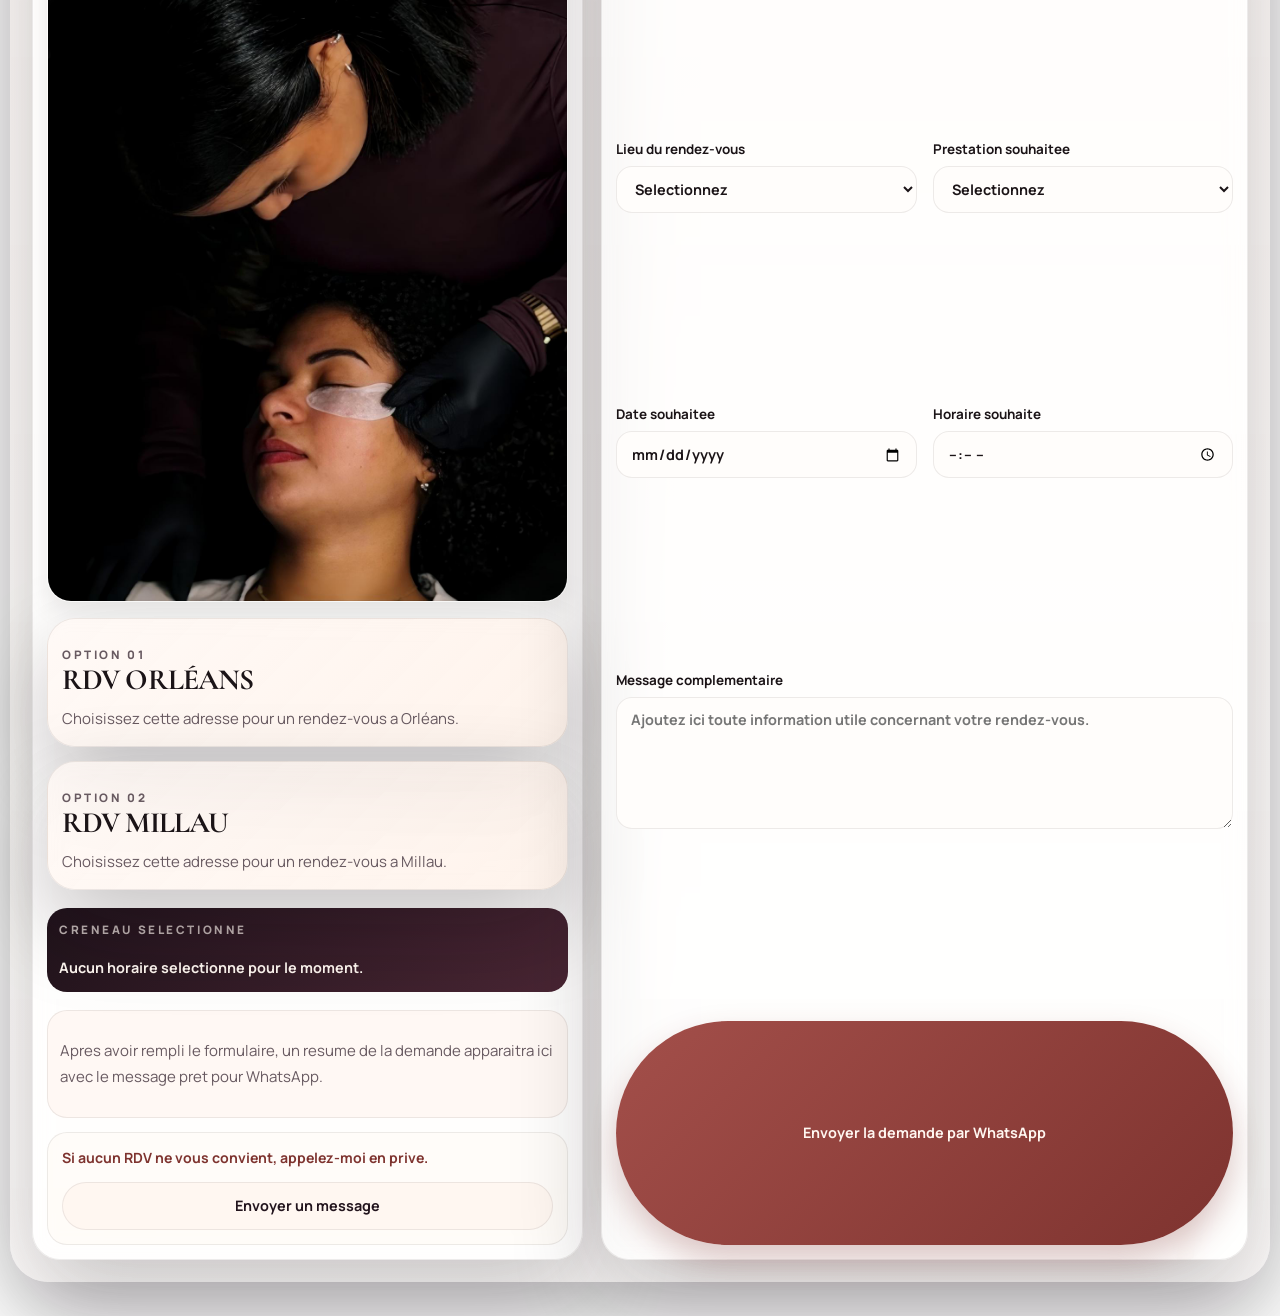
==== commit 1791d9b7: "Add files via upload" ====
--- a/index.html
+++ b/index.html
@@ -38,6 +38,7 @@
             <div class="hero-copy-main">
               <p class="eyebrow">Studio professionnel</p>
               <h1>Plus de 3 ans d'expérience, et spécialiste des technologies modernes et brésiliennes</h1>
+              <p>Siret: 10050865400017</p>
             </div>
 
             <figure class="hero-copy-photo">
